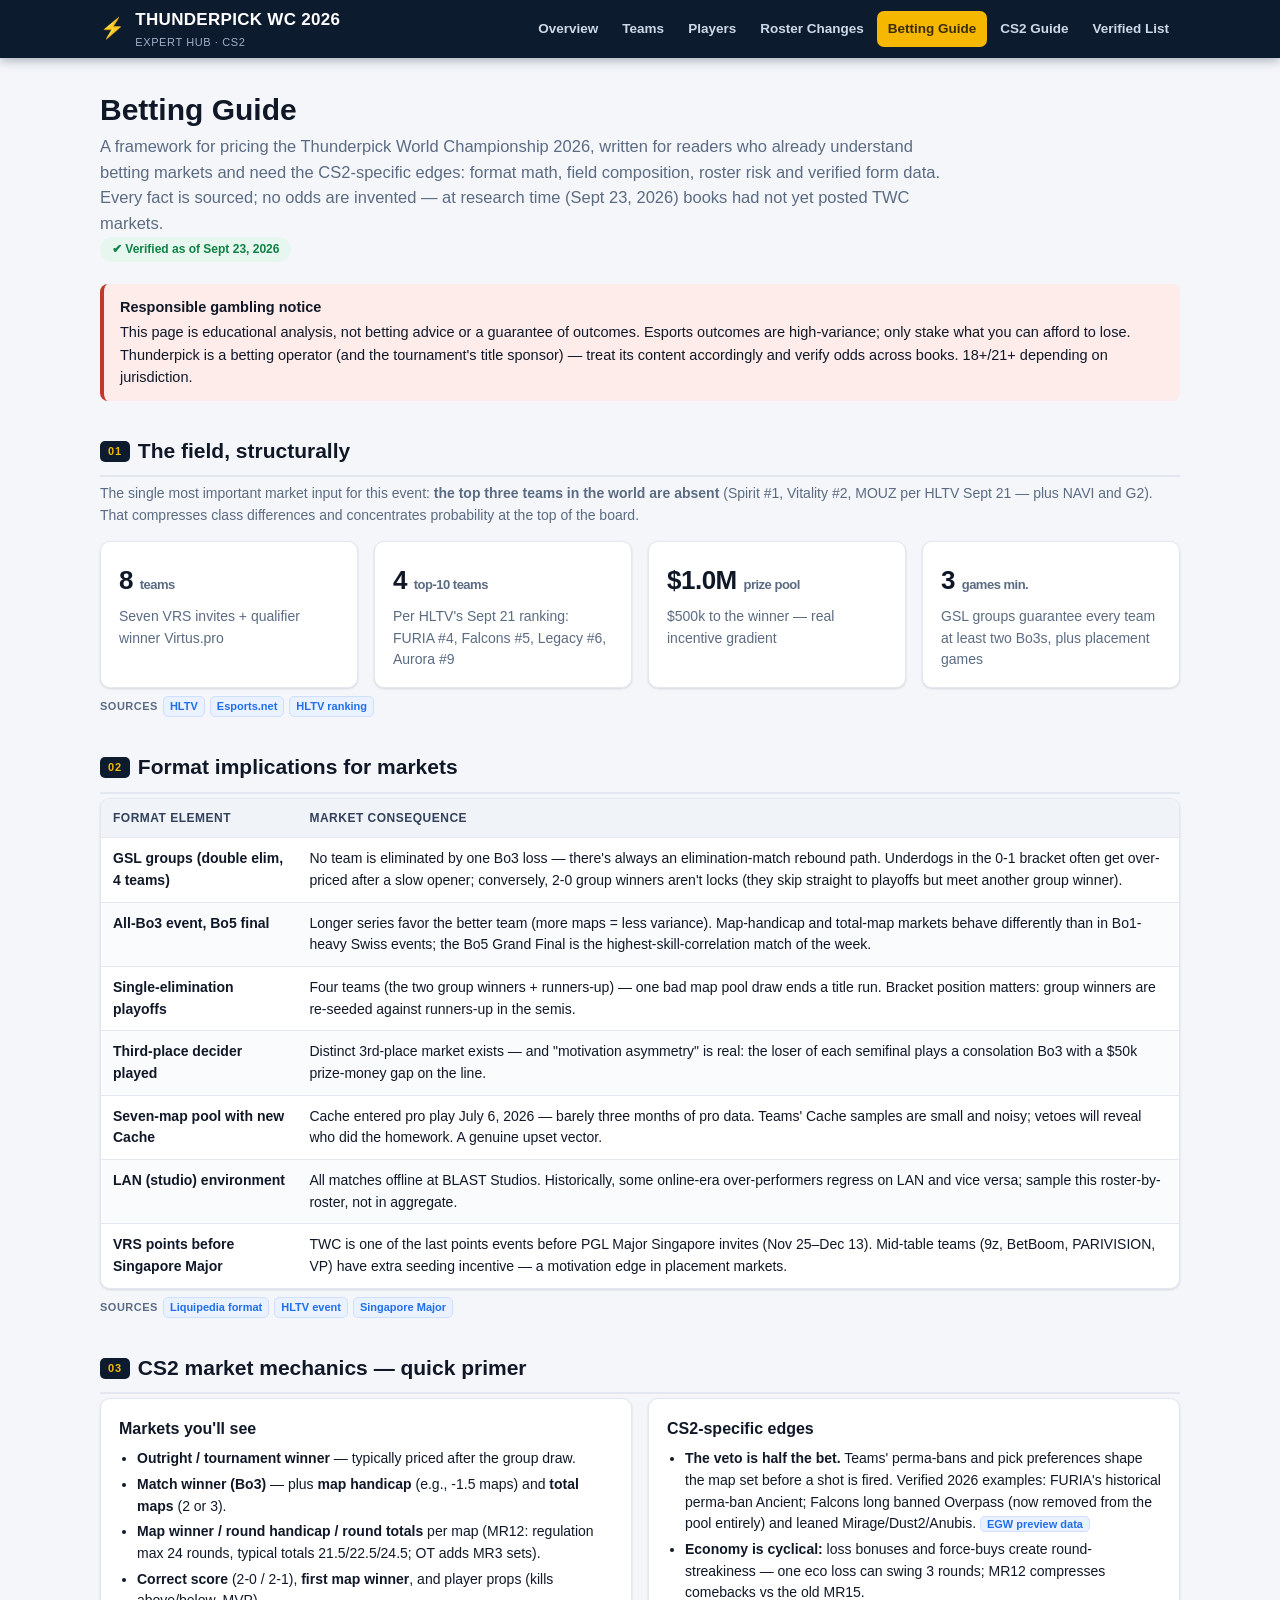
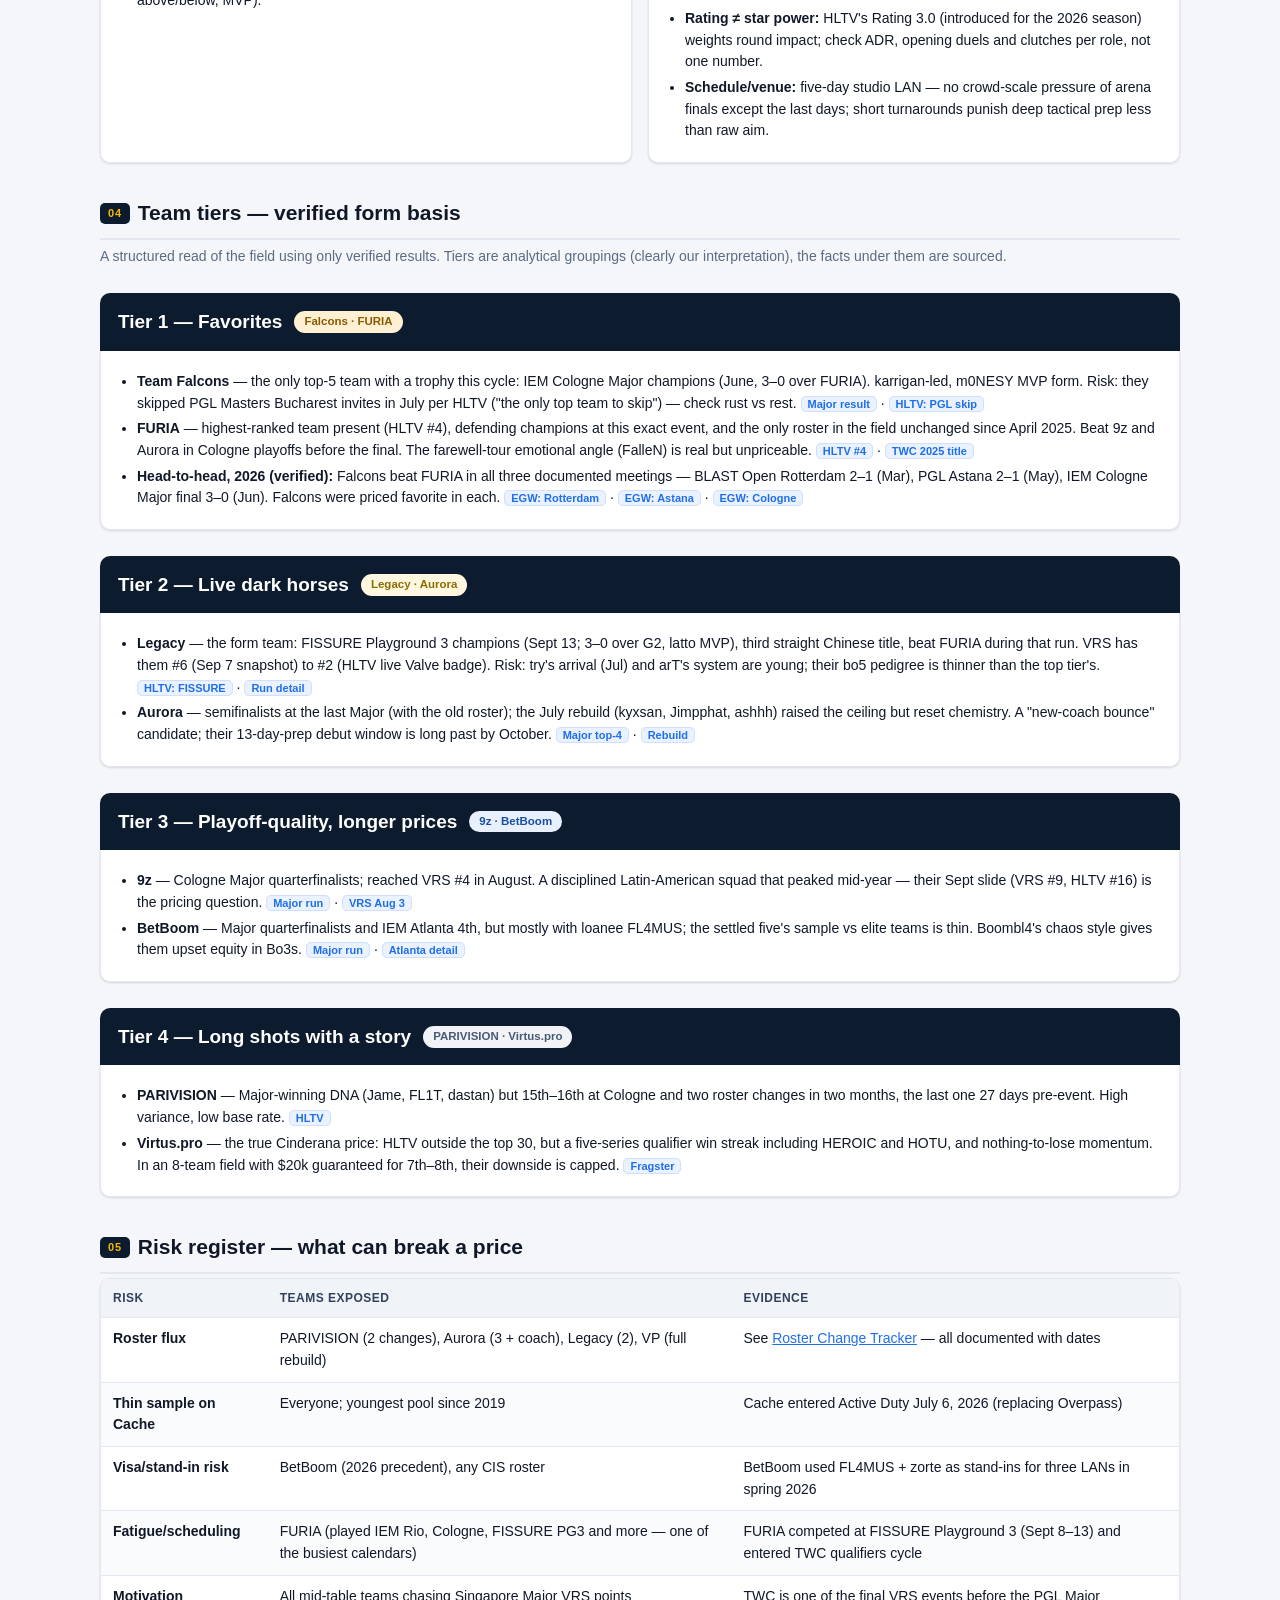
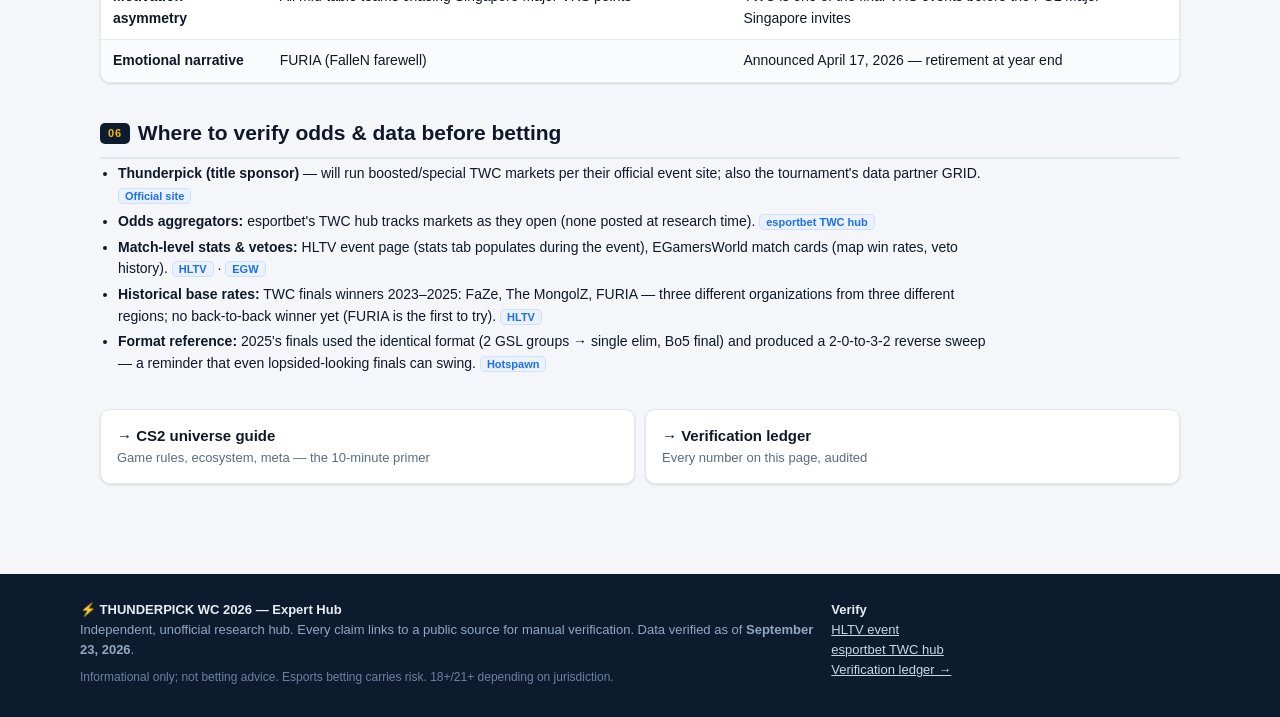
==== betting-guide.html @ afa91353 "Serve site from repo root (Pages is pinned to main / by repo settings) The gh integration token cann" ====
<!DOCTYPE html>
<html lang="en">
<head>
<meta charset="UTF-8">
<meta name="viewport" content="width=device-width, initial-scale=1.0">
<title>Betting Guide — Thunderpick World Championship 2026 · Expert Hub</title>
<meta name="description" content="Betting analysis framework for the Thunderpick World Championship 2026: format implications, market mechanics, favorites, dark horses and risk factors — all stats verified and sourced.">
<link rel="stylesheet" href="assets/style.css">
</head>
<body>

<header class="site-header">
  <nav class="nav-inner" aria-label="Main">
    <a class="brand" href="index.html"><span class="bolt">⚡</span><span>THUNDERPICK WC 2026<small>EXPERT HUB · CS2</small></span></a>
    <div class="nav-links">
      <a href="index.html">Overview</a>
      <a href="teams.html">Teams</a>
      <a href="players.html">Players</a>
      <a href="roster-changes.html">Roster Changes</a>
      <a href="betting-guide.html" class="active">Betting Guide</a>
      <a href="cs2-guide.html">CS2 Guide</a>
      <a href="master-list.html">Verified List</a>
    </div>
  </nav>
</header>

<main>

<div class="page-head">
  <h1>Betting Guide</h1>
  <p class="lede">A framework for pricing the Thunderpick World Championship 2026, written for readers who already understand betting markets and need the CS2-specific edges: format math, field composition, roster risk and verified form data. Every fact is sourced; no odds are invented — at research time (Sept 23, 2026) books had not yet posted TWC markets.</p>
  <span class="updated">✔ Verified as of Sept 23, 2026</span>
</div>

<div class="callout danger">
  <b>Responsible gambling notice</b>
  This page is educational analysis, not betting advice or a guarantee of outcomes. Esports outcomes are high-variance; only stake what you can afford to lose. Thunderpick is a betting operator (and the tournament's title sponsor) — treat its content accordingly and verify odds across books. 18+/21+ depending on jurisdiction.
</div>

<div class="section">
  <h2><span class="sec-tag">01</span>The field, structurally</h2>
  <p class="sub">The single most important market input for this event: <b>the top three teams in the world are absent</b> (Spirit #1, Vitality #2, MOUZ per HLTV Sept 21 — plus NAVI and G2). That compresses class differences and concentrates probability at the top of the board.</p>
  <div class="grid cols-4">
    <div class="card"><div class="kpi">8 <small>teams</small></div><p>Seven VRS invites + qualifier winner Virtus.pro</p></div>
    <div class="card"><div class="kpi">4 <small>top-10 teams</small></div><p>Per HLTV's Sept 21 ranking: FURIA #4, Falcons #5, Legacy #6, Aurora #9</p></div>
    <div class="card"><div class="kpi">$1.0M <small>prize pool</small></div><p>$500k to the winner — real incentive gradient</p></div>
    <div class="card"><div class="kpi">3 <small>games min.</small></div><p>GSL groups guarantee every team at least two Bo3s, plus placement games</p></div>
  </div>
  <div class="srcs"><span class="lbl">Sources</span><a class="src" href="https://www.hltv.org/news/45525/falcons-and-furia-headline-thunderpick-world-championship-team-list" target="_blank" rel="noopener">HLTV</a><a class="src" href="https://www.esports.net/news/gaming/thunderpick-world-championship-2026-malta-2" target="_blank" rel="noopener">Esports.net</a><a class="src" href="https://www.hltv.org/ranking/teams/2026/september/21" target="_blank" rel="noopener">HLTV ranking</a></div>
</div>

<div class="section">
  <h2><span class="sec-tag">02</span>Format implications for markets</h2>
  <div class="table-wrap">
    <table>
      <thead><tr><th>Format element</th><th>Market consequence</th></tr></thead>
      <tbody>
        <tr><td><b>GSL groups (double elim, 4 teams)</b></td><td>No team is eliminated by one Bo3 loss — there's always an elimination-match rebound path. Underdogs in the 0-1 bracket often get over-priced after a slow opener; conversely, 2-0 group winners aren't locks (they skip straight to playoffs but meet another group winner).</td></tr>
        <tr><td><b>All-Bo3 event, Bo5 final</b></td><td>Longer series favor the better team (more maps = less variance). Map-handicap and total-map markets behave differently than in Bo1-heavy Swiss events; the Bo5 Grand Final is the highest-skill-correlation match of the week.</td></tr>
        <tr><td><b>Single-elimination playoffs</b></td><td>Four teams (the two group winners + runners-up) — one bad map pool draw ends a title run. Bracket position matters: group winners are re-seeded against runners-up in the semis.</td></tr>
        <tr><td><b>Third-place decider played</b></td><td>Distinct 3rd-place market exists — and "motivation asymmetry" is real: the loser of each semifinal plays a consolation Bo3 with a $50k prize-money gap on the line.</td></tr>
        <tr><td><b>Seven-map pool with new Cache</b></td><td>Cache entered pro play July 6, 2026 — barely three months of pro data. Teams' Cache samples are small and noisy; vetoes will reveal who did the homework. A genuine upset vector.</td></tr>
        <tr><td><b>LAN (studio) environment</b></td><td>All matches offline at BLAST Studios. Historically, some online-era over-performers regress on LAN and vice versa; sample this roster-by-roster, not in aggregate.</td></tr>
        <tr><td><b>VRS points before Singapore Major</b></td><td>TWC is one of the last points events before PGL Major Singapore invites (Nov 25–Dec 13). Mid-table teams (9z, BetBoom, PARIVISION, VP) have extra seeding incentive — a motivation edge in placement markets.</td></tr>
      </tbody>
    </table>
  </div>
  <div class="srcs"><span class="lbl">Sources</span><a class="src" href="https://liquipedia.net/counterstrike/Thunderpick/World_Championship/2026" target="_blank" rel="noopener">Liquipedia format</a><a class="src" href="https://www.hltv.org/events/8932/thunderpick-world-championship-2026" target="_blank" rel="noopener">HLTV event</a><a class="src" href="https://liquipedia.net/counterstrike/PGL/2026/Singapore" target="_blank" rel="noopener">Singapore Major</a></div>
</div>

<div class="section">
  <h2><span class="sec-tag">03</span>CS2 market mechanics — quick primer</h2>
  <div class="grid cols-2">
    <div class="card">
      <h3>Markets you'll see</h3>
      <ul class="mini-list">
        <li><b>Outright / tournament winner</b> — typically priced after the group draw.</li>
        <li><b>Match winner (Bo3)</b> — plus <b>map handicap</b> (e.g., -1.5 maps) and <b>total maps</b> (2 or 3).</li>
        <li><b>Map winner / round handicap / round totals</b> per map (MR12: regulation max 24 rounds, typical totals 21.5/22.5/24.5; OT adds MR3 sets).</li>
        <li><b>Correct score</b> (2-0 / 2-1), <b>first map winner</b>, and player props (kills above/below, MVP).</li>
      </ul>
    </div>
    <div class="card">
      <h3>CS2-specific edges</h3>
      <ul class="mini-list">
        <li><b>The veto is half the bet.</b> Teams' perma-bans and pick preferences shape the map set before a shot is fired. Verified 2026 examples: FURIA's historical perma-ban Ancient; Falcons long banned Overpass (now removed from the pool entirely) and leaned Mirage/Dust2/Anubis. <a class="src" href="https://egamersworld.com/counterstrike/tip/4ybxyShUsxe/furia-vs-falcons-8WbKCAshJi" target="_blank" rel="noopener">EGW preview data</a></li>
        <li><b>Economy is cyclical:</b> loss bonuses and force-buys create round-streakiness — one eco loss can swing 3 rounds; MR12 compresses comebacks vs the old MR15.</li>
        <li><b>Rating ≠ star power:</b> HLTV's Rating 3.0 (introduced for the 2026 season) weights round impact; check ADR, opening duels and clutches per role, not one number.</li>
        <li><b>Schedule/venue:</b> five-day studio LAN — no crowd-scale pressure of arena finals except the last days; short turnarounds punish deep tactical prep less than raw aim.</li>
      </ul>
    </div>
  </div>
</div>

<div class="section">
  <h2><span class="sec-tag">04</span>Team tiers — verified form basis</h2>
  <p class="sub">A structured read of the field using only verified results. Tiers are analytical groupings (clearly our interpretation), the facts under them are sourced.</p>

  <div class="team-block">
    <div class="team-head"><h3>Tier 1 — Favorites</h3><span class="badge fav">Falcons · FURIA</span></div>
    <div class="team-body">
      <ul class="mini-list">
        <li><b>Team Falcons</b> — the only top-5 team with a trophy this cycle: IEM Cologne Major champions (June, 3–0 over FURIA). karrigan-led, m0NESY MVP form. Risk: they skipped PGL Masters Bucharest invites in July per HLTV ("the only top team to skip") — check rust vs rest. <a class="src" href="https://en.wikipedia.org/wiki/IEM_Cologne_Major_2026" target="_blank" rel="noopener">Major result</a> · <a class="src" href="https://www.hltv.org/news/45146/falcons-the-only-top-team-to-skip-pgl-masters-bucharest-as-invites-are-announced" target="_blank" rel="noopener">HLTV: PGL skip</a></li>
        <li><b>FURIA</b> — highest-ranked team present (HLTV #4), defending champions at this exact event, and the only roster in the field unchanged since April 2025. Beat 9z and Aurora in Cologne playoffs before the final. The farewell-tour emotional angle (FalleN) is real but unpriceable. <a class="src" href="https://www.hltv.org/ranking/teams/2026/september/21" target="_blank" rel="noopener">HLTV #4</a> · <a class="src" href="https://www.hotspawn.com/counter-strike/news/furia-reverse-sweep-navi-to-win-thunderpick-world-championship-2025" target="_blank" rel="noopener">TWC 2025 title</a></li>
        <li><b>Head-to-head, 2026 (verified):</b> Falcons beat FURIA in all three documented meetings — BLAST Open Rotterdam 2–1 (Mar), PGL Astana 2–1 (May), IEM Cologne Major final 3–0 (Jun). Falcons were priced favorite in each. <a class="src" href="https://egamersworld.com/counterstrike/tip/NkxAWuNpV_e/falcons-vs-furia-IDk7GCRQyp" target="_blank" rel="noopener">EGW: Rotterdam</a> · <a class="src" href="https://egamersworld.com/counterstrike/tip/4ybxyShUsxe/furia-vs-falcons-8WbKCAshJi" target="_blank" rel="noopener">EGW: Astana</a> · <a class="src" href="https://egamersworld.com/counterstrike/tip/lAWsb6qBVX/furia-vs-falcons-b4nHfRYmT" target="_blank" rel="noopener">EGW: Cologne</a></li>
      </ul>
    </div>
  </div>

  <div class="team-block">
    <div class="team-head"><h3>Tier 2 — Live dark horses</h3><span class="badge warn">Legacy · Aurora</span></div>
    <div class="team-body">
      <ul class="mini-list">
        <li><b>Legacy</b> — the form team: FISSURE Playground 3 champions (Sept 13; 3–0 over G2, latto MVP), third straight Chinese title, beat FURIA during that run. VRS has them #6 (Sep 7 snapshot) to #2 (HLTV live Valve badge). Risk: try's arrival (Jul) and arT's system are young; their bo5 pedigree is thinner than the top tier's. <a class="src" href="https://www.hltv.org/news/45509/legacy-sweep-g2-to-lift-fissure-playground-3-trophy" target="_blank" rel="noopener">HLTV: FISSURE</a> · <a class="src" href="https://cryptobriefing.com/legacy-defeats-g2-fissure-playground-3/" target="_blank" rel="noopener">Run detail</a></li>
        <li><b>Aurora</b> — semifinalists at the last Major (with the old roster); the July rebuild (kyxsan, Jimpphat, ashhh) raised the ceiling but reset chemistry. A "new-coach bounce" candidate; their 13-day-prep debut window is long past by October. <a class="src" href="https://en.wikipedia.org/wiki/IEM_Cologne_Major_2026" target="_blank" rel="noopener">Major top-4</a> · <a class="src" href="https://www.strafe.com/news/read/aurora-locks-in-new-cs2-roster-with-kyxsan-and-jimpphat/" target="_blank" rel="noopener">Rebuild</a></li>
      </ul>
    </div>
  </div>

  <div class="team-block">
    <div class="team-head"><h3>Tier 3 — Playoff-quality, longer prices</h3><span class="badge tier-a">9z · BetBoom</span></div>
    <div class="team-body">
      <ul class="mini-list">
        <li><b>9z</b> — Cologne Major quarterfinalists; reached VRS #4 in August. A disciplined Latin-American squad that peaked mid-year — their Sept slide (VRS #9, HLTV #16) is the pricing question. <a class="src" href="https://eslfaceitgroup.com/press/intel-extreme-masters-cologne-2026-major-breaks-records-as-the-most-watched-counter-strike-tournament-of-all-time/" target="_blank" rel="noopener">Major run</a> · <a class="src" href="https://github.com/ValveSoftware/counter-strike_regional_standings/blob/main/invitation/2026/standings_global_2026_08_03.md" target="_blank" rel="noopener">VRS Aug 3</a></li>
        <li><b>BetBoom</b> — Major quarterfinalists and IEM Atlanta 4th, but mostly with loanee FL4MUS; the settled five's sample vs elite teams is thin. Boombl4's chaos style gives them upset equity in Bo3s. <a class="src" href="https://en.wikipedia.org/wiki/IEM_Cologne_Major_2026" target="_blank" rel="noopener">Major run</a> · <a class="src" href="https://www.hltv.org/news/44459/fl4mus-to-play-with-betboom-at-iem-atlanta" target="_blank" rel="noopener">Atlanta detail</a></li>
      </ul>
    </div>
  </div>

  <div class="team-block">
    <div class="team-head"><h3>Tier 4 — Long shots with a story</h3><span class="badge tier-b">PARIVISION · Virtus.pro</span></div>
    <div class="team-body">
      <ul class="mini-list">
        <li><b>PARIVISION</b> — Major-winning DNA (Jame, FL1T, dastan) but 15th–16th at Cologne and two roster changes in two months, the last one 27 days pre-event. High variance, low base rate. <a class="src" href="https://www.hltv.org/news/45534/parivision-replace-slaxejezzz-with-hobbit" target="_blank" rel="noopener">HLTV</a></li>
        <li><b>Virtus.pro</b> — the true Cinderana price: HLTV outside the top 30, but a five-series qualifier win streak including HEROIC and HOTU, and nothing-to-lose momentum. In an 8-team field with $20k guaranteed for 7th–8th, their downside is capped. <a class="src" href="https://www.fragster.com/virtus-pro-thunderpick-world-championship-2026/" target="_blank" rel="noopener">Fragster</a></li>
      </ul>
    </div>
  </div>
</div>

<div class="section">
  <h2><span class="sec-tag">05</span>Risk register — what can break a price</h2>
  <div class="table-wrap">
    <table>
      <thead><tr><th>Risk</th><th>Teams exposed</th><th>Evidence</th></tr></thead>
      <tbody>
        <tr><td><b>Roster flux</b></td><td>PARIVISION (2 changes), Aurora (3 + coach), Legacy (2), VP (full rebuild)</td><td>See <a href="roster-changes.html">Roster Change Tracker</a> — all documented with dates</td></tr>
        <tr><td><b>Thin sample on Cache</b></td><td>Everyone; youngest pool since 2019</td><td>Cache entered Active Duty July 6, 2026 (replacing Overpass)</td></tr>
        <tr><td><b>Visa/stand-in risk</b></td><td>BetBoom (2026 precedent), any CIS roster</td><td>BetBoom used FL4MUS + zorte as stand-ins for three LANs in spring 2026</td></tr>
        <tr><td><b>Fatigue/scheduling</b></td><td>FURIA (played IEM Rio, Cologne, FISSURE PG3 and more — one of the busiest calendars)</td><td>FURIA competed at FISSURE Playground 3 (Sept 8–13) and entered TWC qualifiers cycle</td></tr>
        <tr><td><b>Motivation asymmetry</b></td><td>All mid-table teams chasing Singapore Major VRS points</td><td>TWC is one of the final VRS events before the PGL Major Singapore invites</td></tr>
        <tr><td><b>Emotional narrative</b></td><td>FURIA (FalleN farewell)</td><td>Announced April 17, 2026 — retirement at year end</td></tr>
      </tbody>
    </table>
  </div>
</div>

<div class="section">
  <h2><span class="sec-tag">06</span>Where to verify odds &amp; data before betting</h2>
  <ul class="mini-list" style="max-width:900px;">
    <li><b>Thunderpick (title sponsor)</b> — will run boosted/special TWC markets per their official event site; also the tournament's data partner GRID. <a class="src" href="https://world-championship.thunderpick.io/" target="_blank" rel="noopener">Official site</a></li>
    <li><b>Odds aggregators:</b> esportbet's TWC hub tracks markets as they open (none posted at research time). <a class="src" href="https://esportbet.com/counter-strike/thunderpick/" target="_blank" rel="noopener">esportbet TWC hub</a></li>
    <li><b>Match-level stats &amp; vetoes:</b> HLTV event page (stats tab populates during the event), EGamersWorld match cards (map win rates, veto history). <a class="src" href="https://www.hltv.org/events/8932/thunderpick-world-championship-2026" target="_blank" rel="noopener">HLTV</a> · <a class="src" href="https://egamersworld.com/counterstrike/event/thunderpick-world-championship-2026-Ey7GI3SN7x" target="_blank" rel="noopener">EGW</a></li>
    <li><b>Historical base rates:</b> TWC finals winners 2023–2025: FaZe, The MongolZ, FURIA — three different organizations from three different regions; no back-to-back winner yet (FURIA is the first to try). <a class="src" href="https://www.hltv.org/news/43425/thunderpick-world-championship-2026-additional-information-revealed" target="_blank" rel="noopener">HLTV</a></li>
    <li><b>Format reference:</b> 2025's finals used the identical format (2 GSL groups → single elim, Bo5 final) and produced a 2-0-to-3-2 reverse sweep — a reminder that even lopsided-looking finals can swing. <a class="src" href="https://www.hotspawn.com/counter-strike/news/furia-reverse-sweep-navi-to-win-thunderpick-world-championship-2025" target="_blank" rel="noopener">Hotspawn</a></li>
  </ul>
</div>

<div class="pager">
  <a href="cs2-guide.html"><b>→ CS2 universe guide</b><span>Game rules, ecosystem, meta — the 10-minute primer</span></a>
  <a href="master-list.html"><b>→ Verification ledger</b><span>Every number on this page, audited</span></a>
</div>

</main>

<footer class="site-footer">
  <div class="footer-inner">
    <div>
      <b style="color:#e6edf5;">⚡ THUNDERPICK WC 2026 — Expert Hub</b><br>
      Independent, unofficial research hub. Every claim links to a public source for manual verification. Data verified as of <b>September 23, 2026</b>.
      <div class="fine" style="margin-top:8px;">Informational only; not betting advice. Esports betting carries risk. 18+/21+ depending on jurisdiction.</div>
    </div>
    <div>
      <b style="color:#e6edf5;">Verify</b><br>
      <a href="https://www.hltv.org/events/8932/thunderpick-world-championship-2026" target="_blank" rel="noopener">HLTV event</a><br>
      <a href="https://esportbet.com/counter-strike/thunderpick/" target="_blank" rel="noopener">esportbet TWC hub</a><br>
      <a href="master-list.html">Verification ledger →</a>
    </div>
  </div>
</footer>

</body>
</html>
---- assets/style.css ----
/* THUNDERPICK World Championship 2026 — Expert Hub
   Clean, dependency-free design system. Light theme, navy + electric accents. */

:root {
  --bg: #f4f6fa;
  --card: #ffffff;
  --ink: #101828;
  --muted: #5b6b82;
  --line: #e3e8f0;
  --navy: #0d1b2e;
  --navy-2: #16273f;
  --accent: #f5b700;
  --accent-ink: #3a2d00;
  --blue: #1f6feb;
  --blue-soft: #eaf1ff;
  --green: #0e8345;
  --green-soft: #e7f6ee;
  --red: #c0392b;
  --red-soft: #fdecea;
  --amber-soft: #fff7e0;
  --radius: 10px;
  --shadow: 0 1px 2px rgba(16, 24, 40, .06), 0 1px 3px rgba(16, 24, 40, .08);
  --maxw: 1120px;
}

* { box-sizing: border-box; }
html { scroll-behavior: smooth; }
body {
  margin: 0;
  font-family: -apple-system, BlinkMacSystemFont, "Segoe UI", Roboto, Helvetica, Arial, sans-serif;
  background: var(--bg);
  color: var(--ink);
  line-height: 1.55;
  font-size: 16px;
}

/* ---------- Header / Nav ---------- */
.site-header {
  background: var(--navy);
  color: #fff;
  position: sticky;
  top: 0;
  z-index: 50;
  box-shadow: 0 2px 10px rgba(13, 27, 46, .35);
}
.nav-inner {
  max-width: var(--maxw);
  margin: 0 auto;
  padding: 0 20px;
  display: flex;
  align-items: center;
  gap: 18px;
  min-height: 58px;
  flex-wrap: wrap;
}
.brand {
  display: flex;
  align-items: center;
  gap: 10px;
  font-weight: 800;
  font-size: 17px;
  letter-spacing: .3px;
  color: #fff;
  text-decoration: none;
  white-space: nowrap;
}
.brand .bolt { color: var(--accent); font-size: 20px; }
.brand small { display: block; font-weight: 500; font-size: 11px; color: #9fb1c9; letter-spacing: .6px; }
.nav-links { display: flex; gap: 2px; flex-wrap: wrap; margin-left: auto; }
.nav-links a {
  color: #cdd9e8;
  text-decoration: none;
  font-size: 13.5px;
  font-weight: 600;
  padding: 8px 11px;
  border-radius: 7px;
}
.nav-links a:hover { background: var(--navy-2); color: #fff; }
.nav-links a.active { background: var(--accent); color: var(--accent-ink); }

/* ---------- Layout ---------- */
main { max-width: var(--maxw); margin: 0 auto; padding: 28px 20px 60px; }
.page-head { margin: 6px 0 22px; }
.page-head h1 { margin: 0 0 6px; font-size: 30px; line-height: 1.2; }
.page-head .lede { color: var(--muted); font-size: 16.5px; max-width: 860px; margin: 0; }
.section { margin: 34px 0; }
.section > h2 {
  font-size: 21px;
  margin: 0 0 4px;
  padding-bottom: 8px;
  border-bottom: 2px solid var(--line);
}
.section > h2 .sec-tag {
  display: inline-block; background: var(--navy); color: var(--accent);
  font-size: 11px; font-weight: 800; border-radius: 5px; padding: 2px 8px;
  vertical-align: 3px; margin-right: 8px; letter-spacing: .8px;
}
.section .sub { color: var(--muted); font-size: 14px; margin: 6px 0 14px; }
h3 { font-size: 17px; margin: 22px 0 8px; }

/* ---------- Cards / grids ---------- */
.grid { display: grid; gap: 16px; }
.grid.cols-2 { grid-template-columns: repeat(2, 1fr); }
.grid.cols-3 { grid-template-columns: repeat(3, 1fr); }
.grid.cols-4 { grid-template-columns: repeat(4, 1fr); }
@media (max-width: 900px) { .grid.cols-3, .grid.cols-4 { grid-template-columns: repeat(2, 1fr); } }
@media (max-width: 620px) { .grid.cols-2, .grid.cols-3, .grid.cols-4 { grid-template-columns: 1fr; } }

.card {
  background: var(--card);
  border: 1px solid var(--line);
  border-radius: var(--radius);
  box-shadow: var(--shadow);
  padding: 18px 18px 16px;
}
.card h3 { margin: 0 0 6px; font-size: 16px; }
.card .kpi { font-size: 26px; font-weight: 800; letter-spacing: -.5px; }
.card .kpi small { font-size: 13px; color: var(--muted); font-weight: 600; }
.card p { margin: 6px 0 0; font-size: 14px; color: var(--muted); }

/* ---------- Hero ---------- */
.hero {
  background: linear-gradient(135deg, #0d1b2e 0%, #16273f 60%, #1d3a5f 100%);
  color: #fff;
  border-radius: 14px;
  padding: 34px 30px;
  margin: 6px 0 10px;
  position: relative;
  overflow: hidden;
}
.hero::after {
  content: ""; position: absolute; right: -60px; top: -80px; width: 340px; height: 340px;
  background: radial-gradient(circle, rgba(245, 187, 0, .22), transparent 65%);
}
.hero h1 { margin: 0 0 8px; font-size: 34px; line-height: 1.15; letter-spacing: -.4px; }
.hero h1 .bolt { color: var(--accent); }
.hero p { margin: 0 0 18px; color: #c9d6e8; max-width: 760px; font-size: 16px; }
.hero-facts { display: flex; flex-wrap: wrap; gap: 10px; position: relative; }
.hero-facts .fact {
  background: rgba(255, 255, 255, .08);
  border: 1px solid rgba(255, 255, 255, .14);
  border-radius: 8px;
  padding: 8px 14px;
  font-size: 13.5px;
}
.hero-facts .fact b { color: var(--accent); display: block; font-size: 11px; text-transform: uppercase; letter-spacing: .8px; }

/* ---------- Tables ---------- */
.table-wrap { overflow-x: auto; background: var(--card); border: 1px solid var(--line); border-radius: var(--radius); box-shadow: var(--shadow); }
table { border-collapse: collapse; width: 100%; font-size: 14px; }
thead th {
  text-align: left;
  background: #f0f4f9;
  color: #33415c;
  font-size: 12px;
  text-transform: uppercase;
  letter-spacing: .5px;
  padding: 10px 12px;
  border-bottom: 1px solid var(--line);
  white-space: nowrap;
}
tbody td { padding: 10px 12px; border-bottom: 1px solid var(--line); vertical-align: top; }
tbody tr:last-child td { border-bottom: none; }
tbody tr:nth-child(even) { background: #fafbfd; }
td.num, th.num { text-align: right; }
.table-note { font-size: 12.5px; color: var(--muted); margin: 8px 2px 0; }

/* ---------- Badges & chips ---------- */
.badge {
  display: inline-block; border-radius: 20px; font-size: 11.5px; font-weight: 700;
  padding: 2px 10px; margin: 1px 2px 1px 0; white-space: nowrap;
}
.badge.rank { background: var(--navy); color: var(--accent); }
.badge.invite { background: var(--blue-soft); color: var(--blue); }
.badge.qualifier { background: var(--green-soft); color: var(--green); }
.badge.warn { background: var(--amber-soft); color: #8a6d00; }
.badge.flag { background: var(--red-soft); color: var(--red); }
.badge.ok { background: var(--green-soft); color: var(--green); }
.badge.tier-a { background: #e8f0fe; color: #1a4fa0; }
.badge.tier-b { background: #f1f3f7; color: #4a5a74; }
.badge.fav { background: #fff0d4; color: #8a5a00; }

.src {
  font-size: 11px; font-weight: 700; color: var(--blue);
  text-decoration: none; border: 1px solid #cfe0ff; background: var(--blue-soft);
  border-radius: 5px; padding: 1px 6px; white-space: nowrap;
}
.src:hover { background: #dbe8ff; }
.srcs { margin-top: 8px; display: flex; flex-wrap: wrap; gap: 5px; align-items: center; }
.srcs .lbl { font-size: 11px; color: var(--muted); font-weight: 700; text-transform: uppercase; letter-spacing: .5px; }

.flag-emoji { font-size: 15px; margin-right: 4px; }

/* ---------- Team blocks ---------- */
.team-block { margin: 26px 0; }
.team-head {
  display: flex; align-items: center; gap: 12px; flex-wrap: wrap;
  background: var(--navy); color: #fff; border-radius: var(--radius) var(--radius) 0 0;
  padding: 14px 18px;
}
.team-head h3 { margin: 0; font-size: 19px; color: #fff; }
.team-head .route { font-size: 12.5px; color: #b9c8dc; }
.team-body {
  background: var(--card); border: 1px solid var(--line); border-top: none;
  border-radius: 0 0 var(--radius) var(--radius); padding: 16px 18px; box-shadow: var(--shadow);
}
.team-cols { display: grid; grid-template-columns: 1.5fr 1fr; gap: 18px; }
@media (max-width: 820px) { .team-cols { grid-template-columns: 1fr; } }
.mini-list { margin: 0; padding-left: 18px; font-size: 14px; }
.mini-list li { margin: 4px 0; }

/* ---------- Callouts ---------- */
.callout {
  border-left: 4px solid var(--blue); background: var(--blue-soft);
  border-radius: 8px; padding: 12px 16px; margin: 14px 0; font-size: 14.5px;
}
.callout.warn { border-color: var(--accent); background: var(--amber-soft); }
.callout.danger { border-color: var(--red); background: var(--red-soft); }
.callout b { display: block; margin-bottom: 3px; }

/* ---------- Timeline ---------- */
.timeline { position: relative; margin: 10px 0 0; padding-left: 22px; }
.timeline::before { content: ""; position: absolute; left: 6px; top: 6px; bottom: 6px; width: 2px; background: var(--line); }
.tl-item { position: relative; padding: 0 0 18px 14px; }
.tl-item::before {
  content: ""; position: absolute; left: -22px; top: 5px; width: 12px; height: 12px;
  border-radius: 50%; background: var(--accent); border: 2px solid var(--navy);
}
.tl-date { font-weight: 800; font-size: 12.5px; color: var(--navy); text-transform: uppercase; letter-spacing: .4px; }
.tl-team { display: inline-block; font-weight: 700; font-size: 13px; }
.tl-item p { margin: 3px 0 0; font-size: 14px; }

/* ---------- Footer ---------- */
.site-footer {
  background: var(--navy); color: #93a7c1; font-size: 13px;
  padding: 26px 20px 30px; margin-top: 30px;
}
.footer-inner { max-width: var(--maxw); margin: 0 auto; display: grid; gap: 14px; grid-template-columns: 2fr 1fr; }
@media (max-width: 700px) { .footer-inner { grid-template-columns: 1fr; } }
.site-footer a { color: #c9d6e8; }
.site-footer .fine { font-size: 12px; color: #6d829d; }

/* ---------- Misc ---------- */
.updated {
  display: inline-flex; align-items: center; gap: 6px;
  background: var(--green-soft); color: var(--green);
  font-size: 12px; font-weight: 700; border-radius: 20px; padding: 3px 12px;
}
a { color: var(--blue); }
.pager { display: flex; gap: 10px; flex-wrap: wrap; margin-top: 26px; }
.pager a {
  flex: 1 1 240px; background: var(--card); border: 1px solid var(--line); border-radius: var(--radius);
  padding: 14px 16px; text-decoration: none; color: var(--ink); box-shadow: var(--shadow); font-size: 14px;
}
.pager a:hover { border-color: var(--blue); }
.pager b { display: block; font-size: 15px; }
.pager span { color: var(--muted); font-size: 13px; }
.src-list { font-size: 13px; }
.src-list li { margin: 5px 0; word-break: break-all; }
.kbd { background: #eef2f7; border: 1px solid var(--line); border-radius: 5px; padding: 0 6px; font-size: 12.5px; font-family: ui-monospace, monospace; }
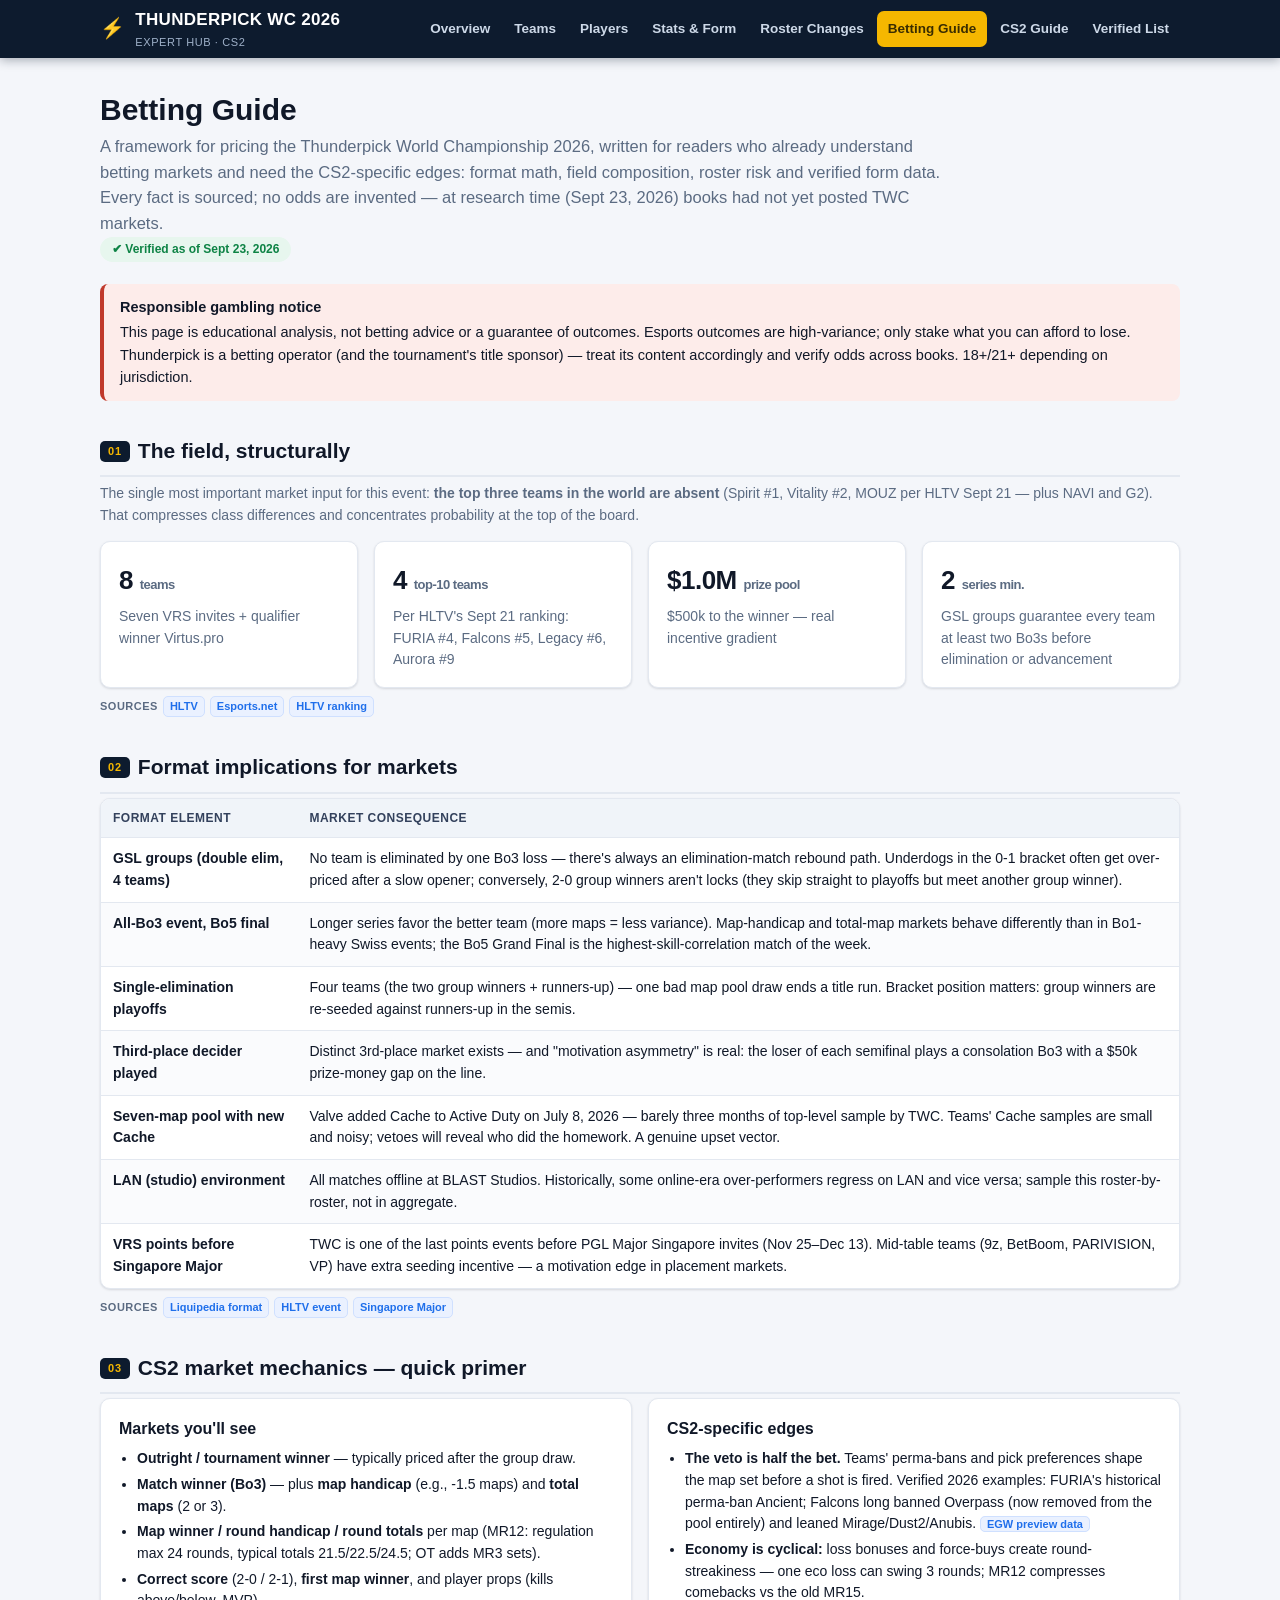
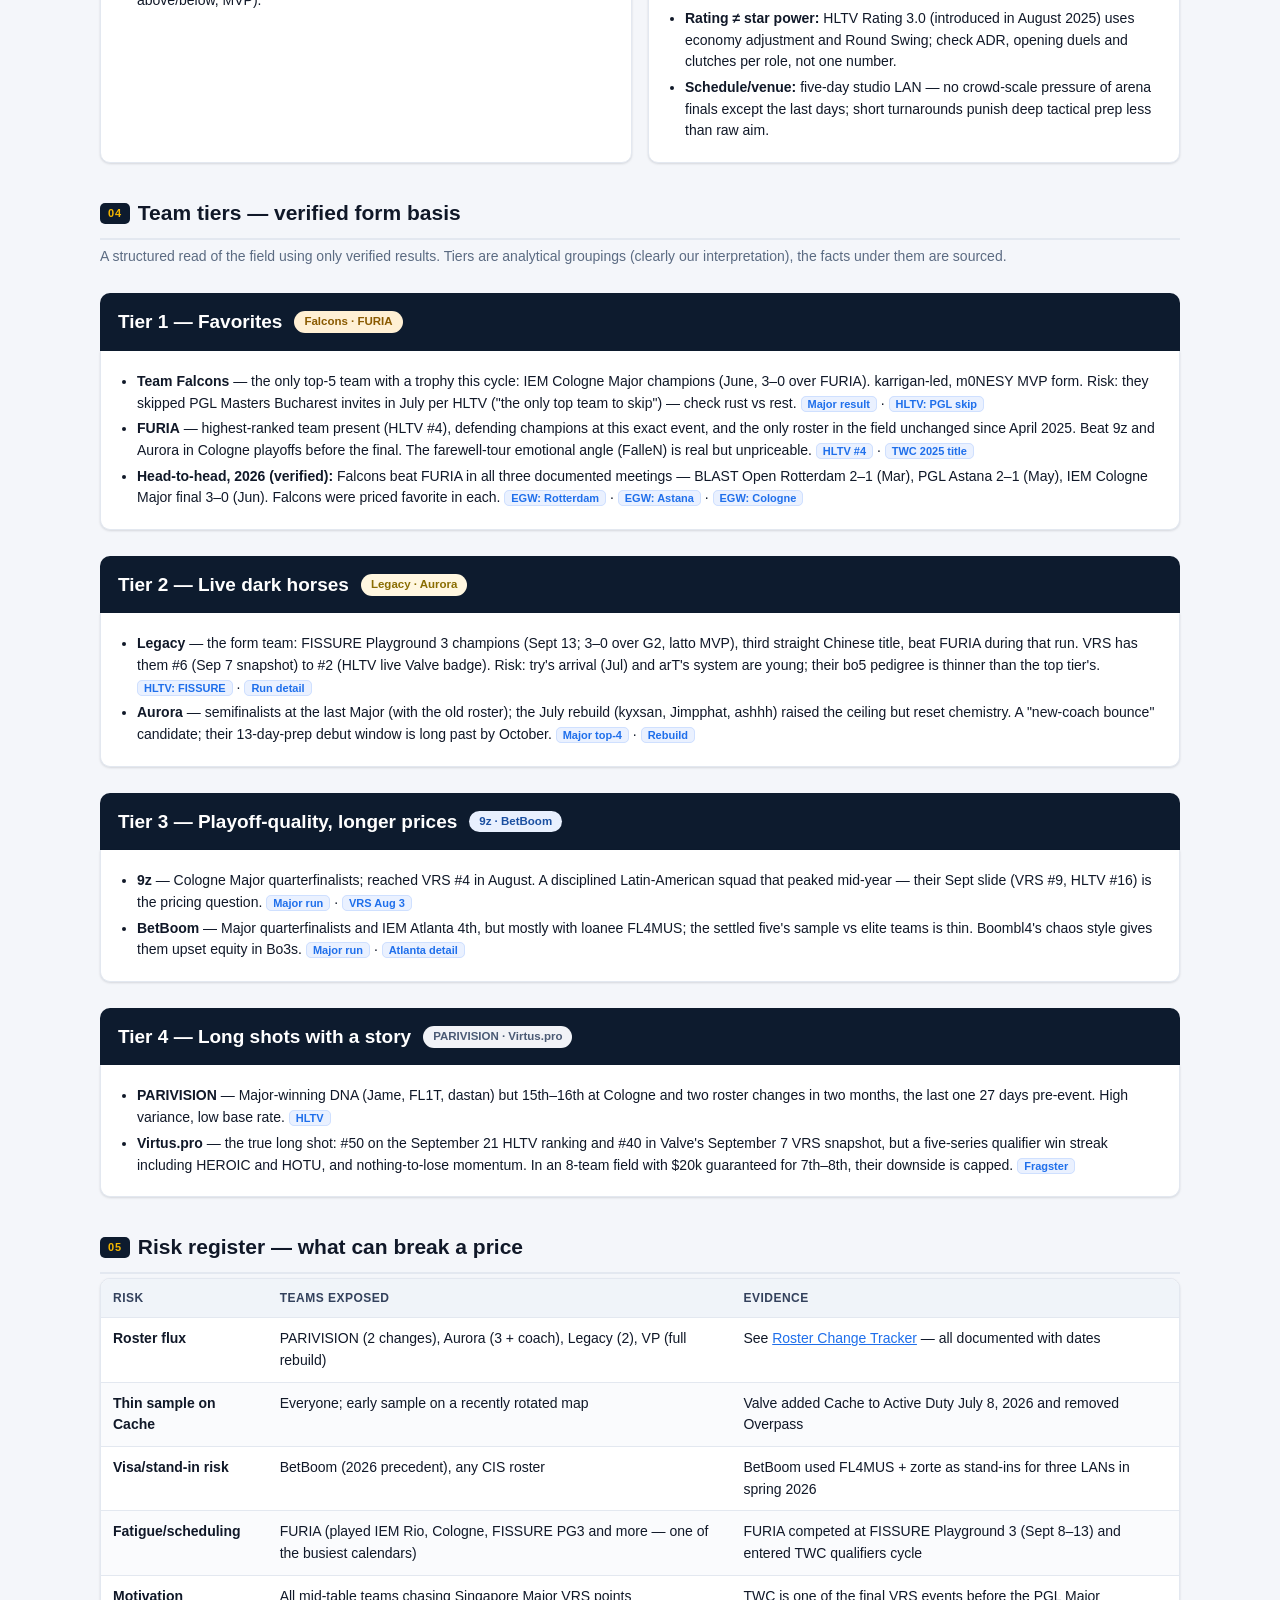
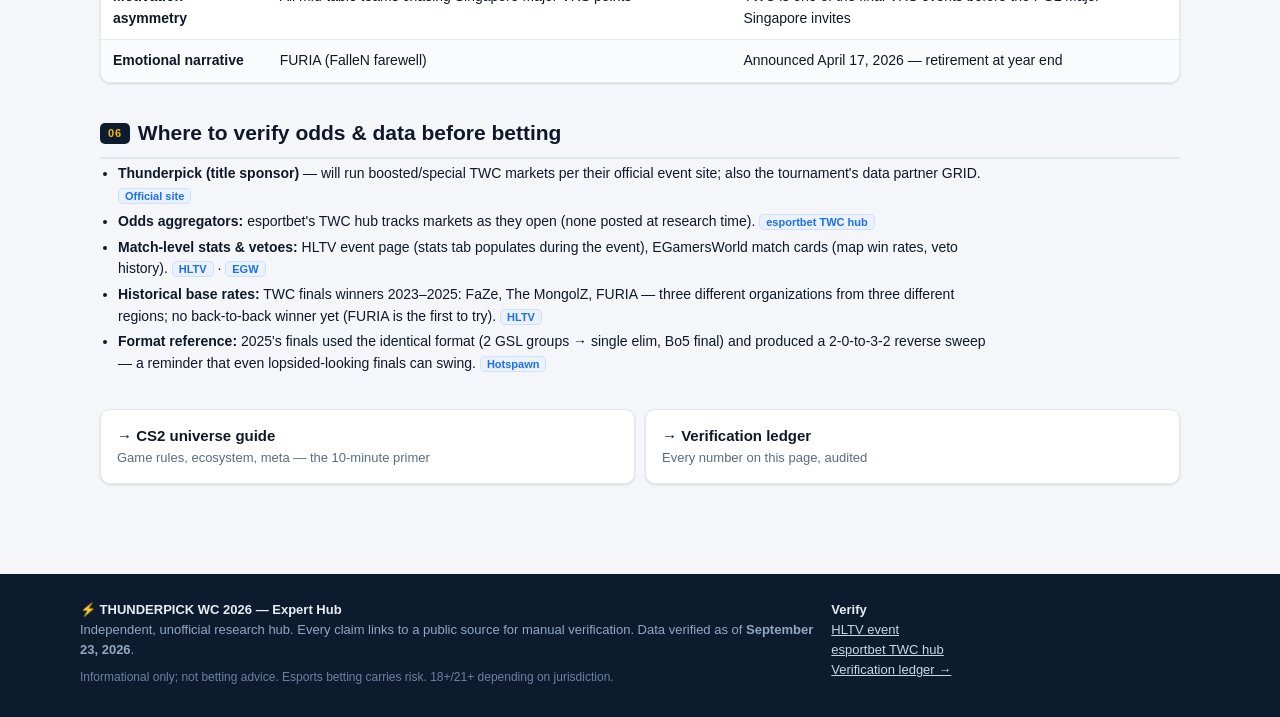
==== commit a4d7423c: "Add verified stats dashboard and research ledger Co-authored-by: arena-agent <297053741+arena-agent@" ====
--- a/betting-guide.html
+++ b/betting-guide.html
@@ -8,6 +8,7 @@
 <link rel="stylesheet" href="assets/style.css">
 </head>
 <body>
+<a class="skip-link" href="#main-content">Skip to content</a>
 
 <header class="site-header">
   <nav class="nav-inner" aria-label="Main">
@@ -16,6 +17,7 @@
       <a href="index.html">Overview</a>
       <a href="teams.html">Teams</a>
       <a href="players.html">Players</a>
+      <a href="stats.html">Stats &amp; Form</a>
       <a href="roster-changes.html">Roster Changes</a>
       <a href="betting-guide.html" class="active">Betting Guide</a>
       <a href="cs2-guide.html">CS2 Guide</a>
@@ -24,7 +26,7 @@
   </nav>
 </header>
 
-<main>
+<main id="main-content">
 
 <div class="page-head">
   <h1>Betting Guide</h1>
@@ -44,7 +46,7 @@
     <div class="card"><div class="kpi">8 <small>teams</small></div><p>Seven VRS invites + qualifier winner Virtus.pro</p></div>
     <div class="card"><div class="kpi">4 <small>top-10 teams</small></div><p>Per HLTV's Sept 21 ranking: FURIA #4, Falcons #5, Legacy #6, Aurora #9</p></div>
     <div class="card"><div class="kpi">$1.0M <small>prize pool</small></div><p>$500k to the winner — real incentive gradient</p></div>
-    <div class="card"><div class="kpi">3 <small>games min.</small></div><p>GSL groups guarantee every team at least two Bo3s, plus placement games</p></div>
+    <div class="card"><div class="kpi">2 <small>series min.</small></div><p>GSL groups guarantee every team at least two Bo3s before elimination or advancement</p></div>
   </div>
   <div class="srcs"><span class="lbl">Sources</span><a class="src" href="https://www.hltv.org/news/45525/falcons-and-furia-headline-thunderpick-world-championship-team-list" target="_blank" rel="noopener">HLTV</a><a class="src" href="https://www.esports.net/news/gaming/thunderpick-world-championship-2026-malta-2" target="_blank" rel="noopener">Esports.net</a><a class="src" href="https://www.hltv.org/ranking/teams/2026/september/21" target="_blank" rel="noopener">HLTV ranking</a></div>
 </div>
@@ -59,7 +61,7 @@
         <tr><td><b>All-Bo3 event, Bo5 final</b></td><td>Longer series favor the better team (more maps = less variance). Map-handicap and total-map markets behave differently than in Bo1-heavy Swiss events; the Bo5 Grand Final is the highest-skill-correlation match of the week.</td></tr>
         <tr><td><b>Single-elimination playoffs</b></td><td>Four teams (the two group winners + runners-up) — one bad map pool draw ends a title run. Bracket position matters: group winners are re-seeded against runners-up in the semis.</td></tr>
         <tr><td><b>Third-place decider played</b></td><td>Distinct 3rd-place market exists — and "motivation asymmetry" is real: the loser of each semifinal plays a consolation Bo3 with a $50k prize-money gap on the line.</td></tr>
-        <tr><td><b>Seven-map pool with new Cache</b></td><td>Cache entered pro play July 6, 2026 — barely three months of pro data. Teams' Cache samples are small and noisy; vetoes will reveal who did the homework. A genuine upset vector.</td></tr>
+        <tr><td><b>Seven-map pool with new Cache</b></td><td>Valve added Cache to Active Duty on July 8, 2026 — barely three months of top-level sample by TWC. Teams' Cache samples are small and noisy; vetoes will reveal who did the homework. A genuine upset vector.</td></tr>
         <tr><td><b>LAN (studio) environment</b></td><td>All matches offline at BLAST Studios. Historically, some online-era over-performers regress on LAN and vice versa; sample this roster-by-roster, not in aggregate.</td></tr>
         <tr><td><b>VRS points before Singapore Major</b></td><td>TWC is one of the last points events before PGL Major Singapore invites (Nov 25–Dec 13). Mid-table teams (9z, BetBoom, PARIVISION, VP) have extra seeding incentive — a motivation edge in placement markets.</td></tr>
       </tbody>
@@ -85,7 +87,7 @@
       <ul class="mini-list">
         <li><b>The veto is half the bet.</b> Teams' perma-bans and pick preferences shape the map set before a shot is fired. Verified 2026 examples: FURIA's historical perma-ban Ancient; Falcons long banned Overpass (now removed from the pool entirely) and leaned Mirage/Dust2/Anubis. <a class="src" href="https://egamersworld.com/counterstrike/tip/4ybxyShUsxe/furia-vs-falcons-8WbKCAshJi" target="_blank" rel="noopener">EGW preview data</a></li>
         <li><b>Economy is cyclical:</b> loss bonuses and force-buys create round-streakiness — one eco loss can swing 3 rounds; MR12 compresses comebacks vs the old MR15.</li>
-        <li><b>Rating ≠ star power:</b> HLTV's Rating 3.0 (introduced for the 2026 season) weights round impact; check ADR, opening duels and clutches per role, not one number.</li>
+        <li><b>Rating ≠ star power:</b> HLTV Rating 3.0 (introduced in August 2025) uses economy adjustment and Round Swing; check ADR, opening duels and clutches per role, not one number.</li>
         <li><b>Schedule/venue:</b> five-day studio LAN — no crowd-scale pressure of arena finals except the last days; short turnarounds punish deep tactical prep less than raw aim.</li>
       </ul>
     </div>
@@ -132,7 +134,7 @@
     <div class="team-body">
       <ul class="mini-list">
         <li><b>PARIVISION</b> — Major-winning DNA (Jame, FL1T, dastan) but 15th–16th at Cologne and two roster changes in two months, the last one 27 days pre-event. High variance, low base rate. <a class="src" href="https://www.hltv.org/news/45534/parivision-replace-slaxejezzz-with-hobbit" target="_blank" rel="noopener">HLTV</a></li>
-        <li><b>Virtus.pro</b> — the true Cinderana price: HLTV outside the top 30, but a five-series qualifier win streak including HEROIC and HOTU, and nothing-to-lose momentum. In an 8-team field with $20k guaranteed for 7th–8th, their downside is capped. <a class="src" href="https://www.fragster.com/virtus-pro-thunderpick-world-championship-2026/" target="_blank" rel="noopener">Fragster</a></li>
+        <li><b>Virtus.pro</b> — the true long shot: #50 on the September 21 HLTV ranking and #40 in Valve's September 7 VRS snapshot, but a five-series qualifier win streak including HEROIC and HOTU, and nothing-to-lose momentum. In an 8-team field with $20k guaranteed for 7th–8th, their downside is capped. <a class="src" href="https://www.fragster.com/virtus-pro-thunderpick-world-championship-2026/" target="_blank" rel="noopener">Fragster</a></li>
       </ul>
     </div>
   </div>
@@ -145,7 +147,7 @@
       <thead><tr><th>Risk</th><th>Teams exposed</th><th>Evidence</th></tr></thead>
       <tbody>
         <tr><td><b>Roster flux</b></td><td>PARIVISION (2 changes), Aurora (3 + coach), Legacy (2), VP (full rebuild)</td><td>See <a href="roster-changes.html">Roster Change Tracker</a> — all documented with dates</td></tr>
-        <tr><td><b>Thin sample on Cache</b></td><td>Everyone; youngest pool since 2019</td><td>Cache entered Active Duty July 6, 2026 (replacing Overpass)</td></tr>
+        <tr><td><b>Thin sample on Cache</b></td><td>Everyone; early sample on a recently rotated map</td><td>Valve added Cache to Active Duty July 8, 2026 and removed Overpass</td></tr>
         <tr><td><b>Visa/stand-in risk</b></td><td>BetBoom (2026 precedent), any CIS roster</td><td>BetBoom used FL4MUS + zorte as stand-ins for three LANs in spring 2026</td></tr>
         <tr><td><b>Fatigue/scheduling</b></td><td>FURIA (played IEM Rio, Cologne, FISSURE PG3 and more — one of the busiest calendars)</td><td>FURIA competed at FISSURE Playground 3 (Sept 8–13) and entered TWC qualifiers cycle</td></tr>
         <tr><td><b>Motivation asymmetry</b></td><td>All mid-table teams chasing Singapore Major VRS points</td><td>TWC is one of the final VRS events before the PGL Major Singapore invites</td></tr>
--- a/assets/style.css
+++ b/assets/style.css
@@ -258,3 +258,36 @@
 .src-list { font-size: 13px; }
 .src-list li { margin: 5px 0; word-break: break-all; }
 .kbd { background: #eef2f7; border: 1px solid var(--line); border-radius: 5px; padding: 0 6px; font-size: 12.5px; font-family: ui-monospace, monospace; }
+
+/* ---------- Accessibility and small-screen polish ---------- */
+.skip-link {
+  position: absolute;
+  left: -9999px;
+  top: 8px;
+  z-index: 100;
+  background: var(--accent);
+  color: var(--accent-ink);
+  padding: 8px 12px;
+  border-radius: 6px;
+  font-weight: 800;
+}
+.skip-link:focus { left: 12px; }
+:focus-visible { outline: 3px solid #7bb3ff; outline-offset: 2px; }
+.stat-card .eyebrow {
+  color: var(--muted);
+  font-size: 11px;
+  font-weight: 800;
+  letter-spacing: .8px;
+  text-transform: uppercase;
+}
+.stat-card .kpi { margin-top: 4px; }
+@media (max-width: 700px) {
+  .nav-inner { padding-top: 8px; padding-bottom: 8px; }
+  .brand { width: 100%; }
+  .nav-links { margin-left: 0; overflow-x: auto; flex-wrap: nowrap; width: 100%; padding-bottom: 2px; }
+  .nav-links a { flex: 0 0 auto; }
+  .hero { padding: 26px 20px; }
+  .hero h1 { font-size: 28px; }
+  main { padding-left: 14px; padding-right: 14px; }
+  .page-head h1 { font-size: 27px; }
+}
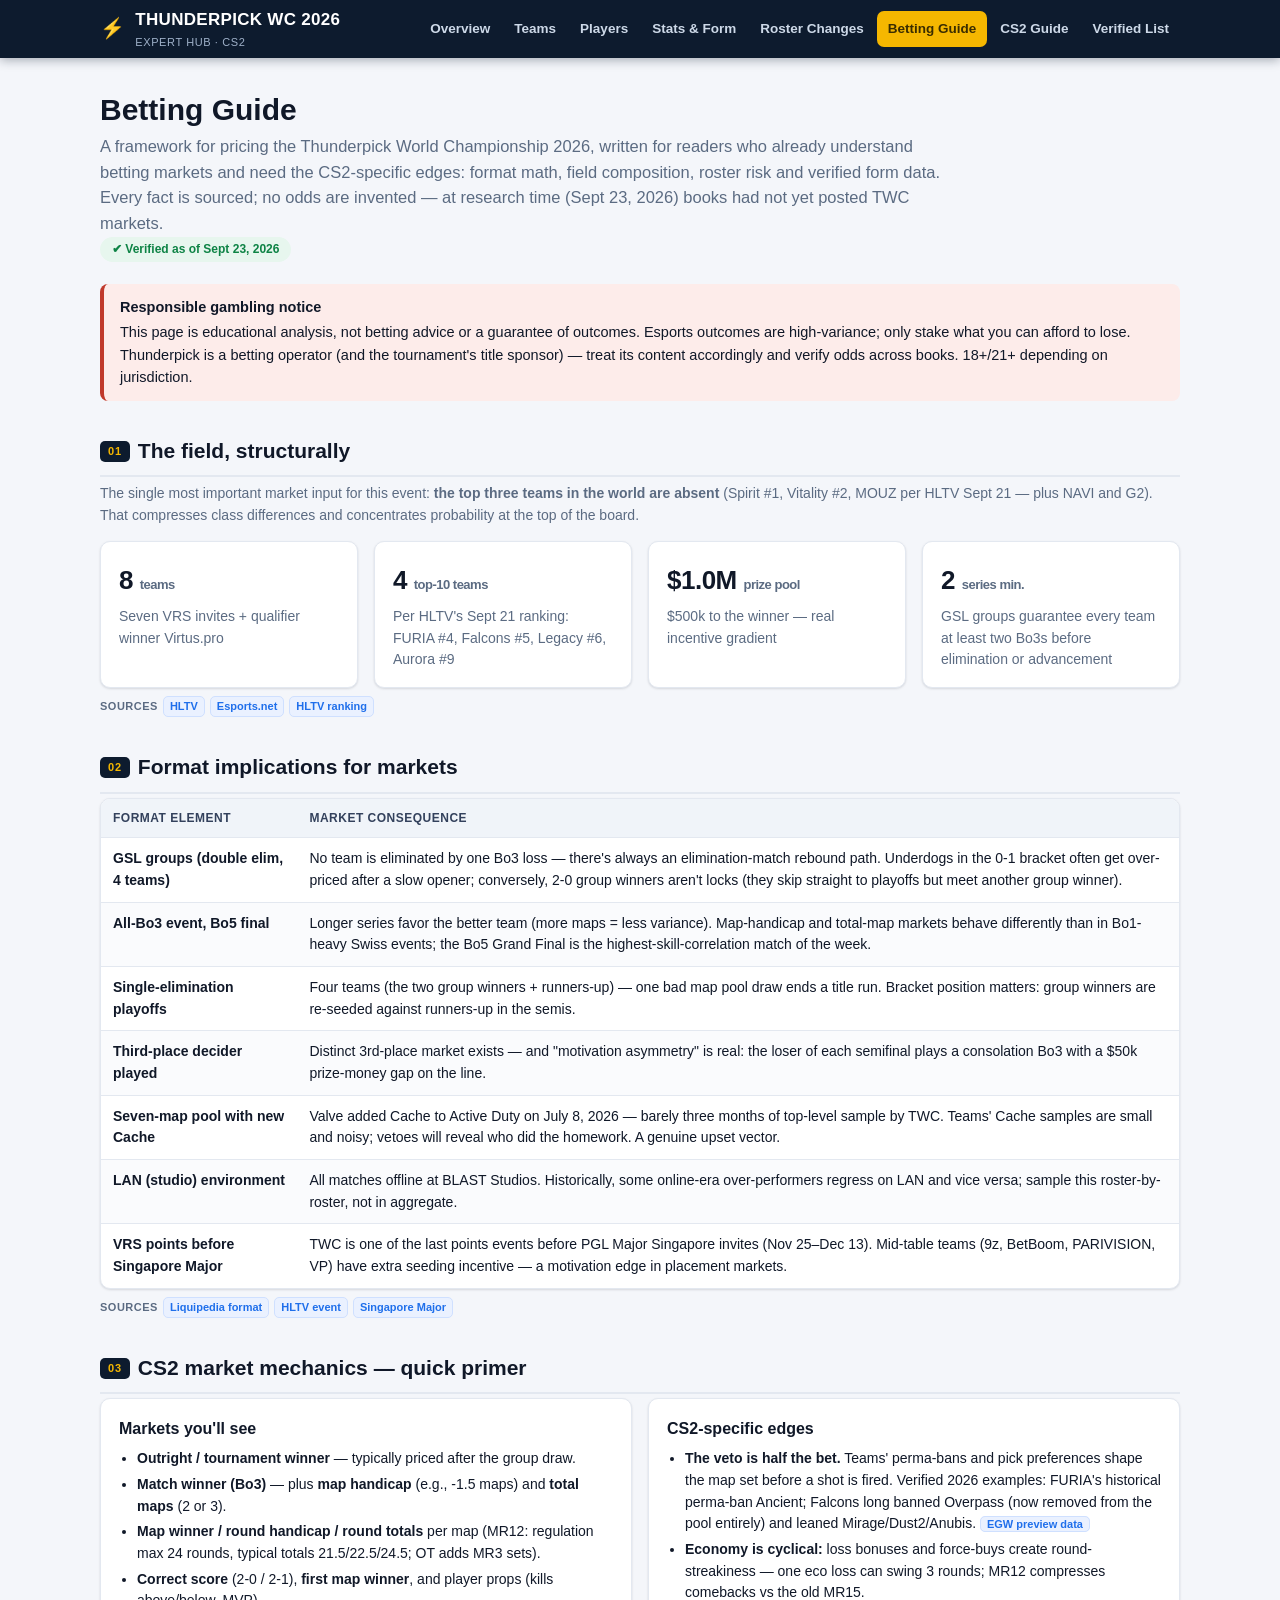
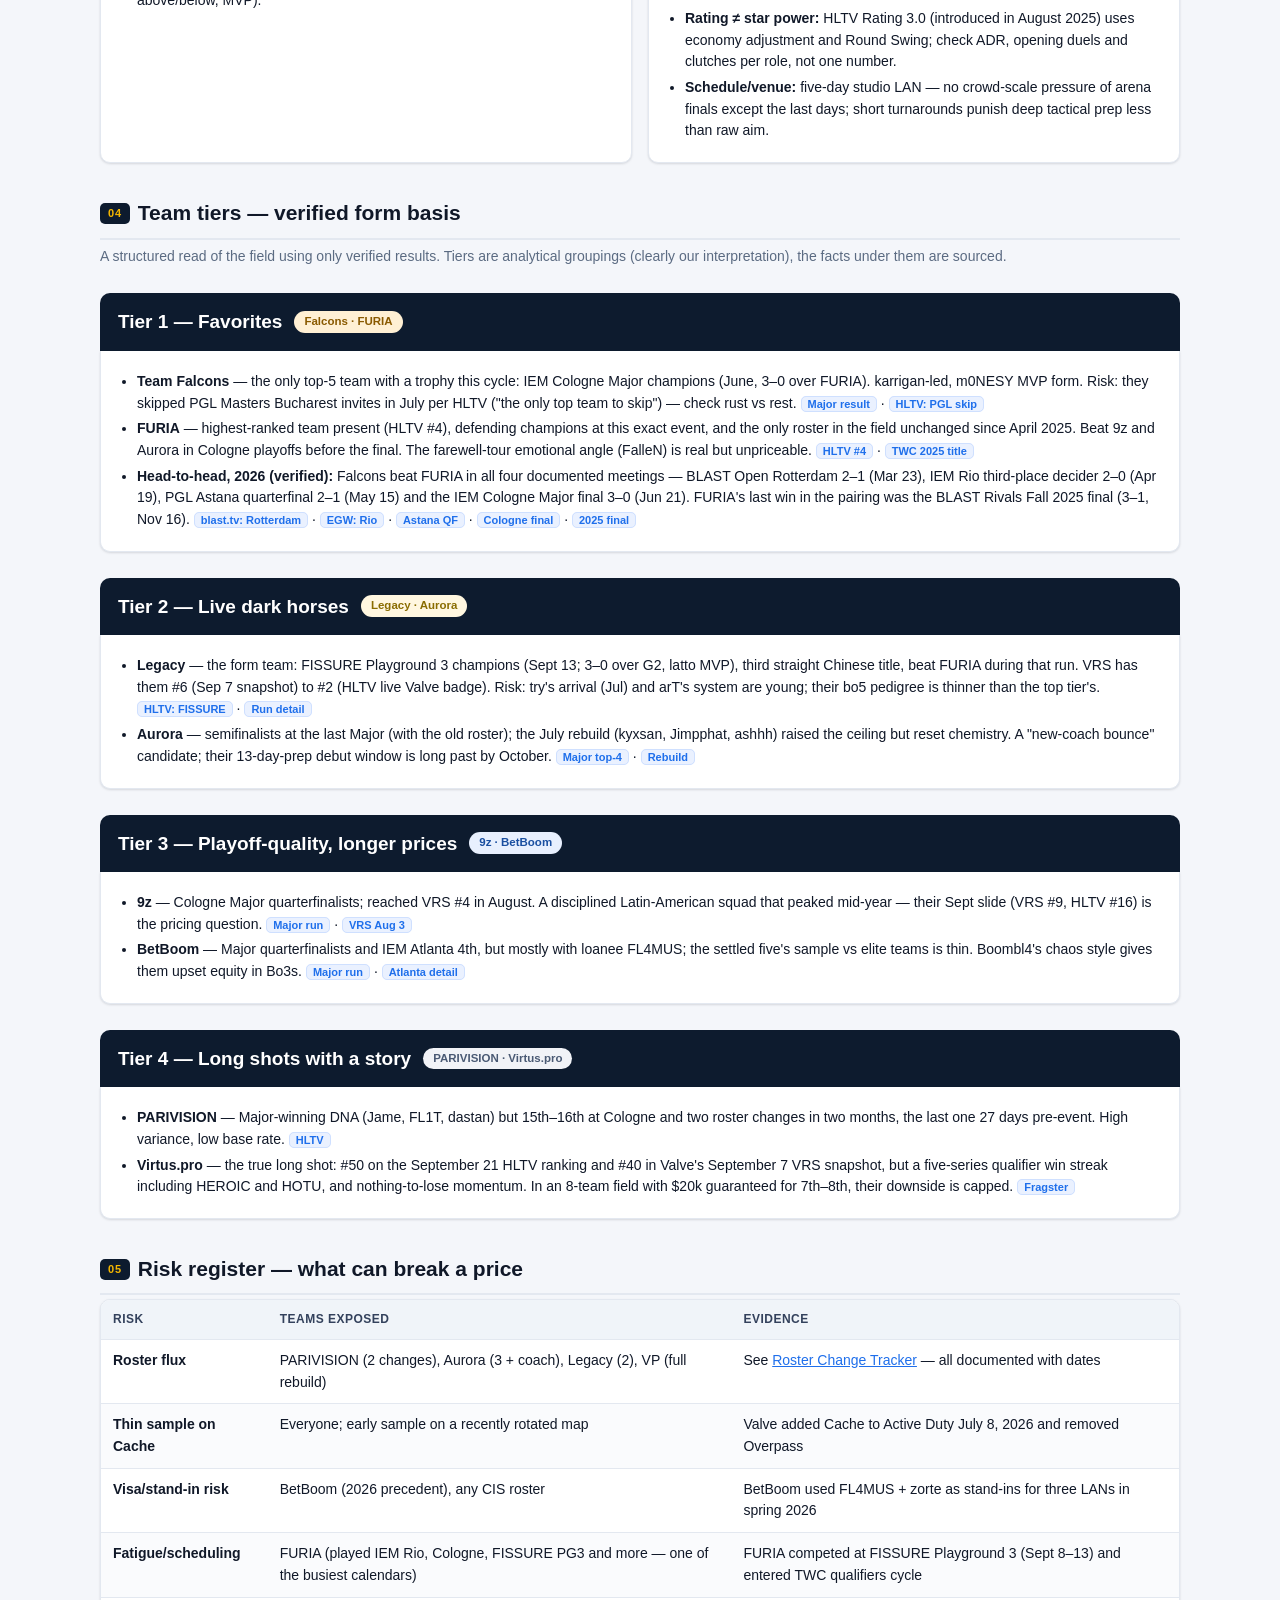
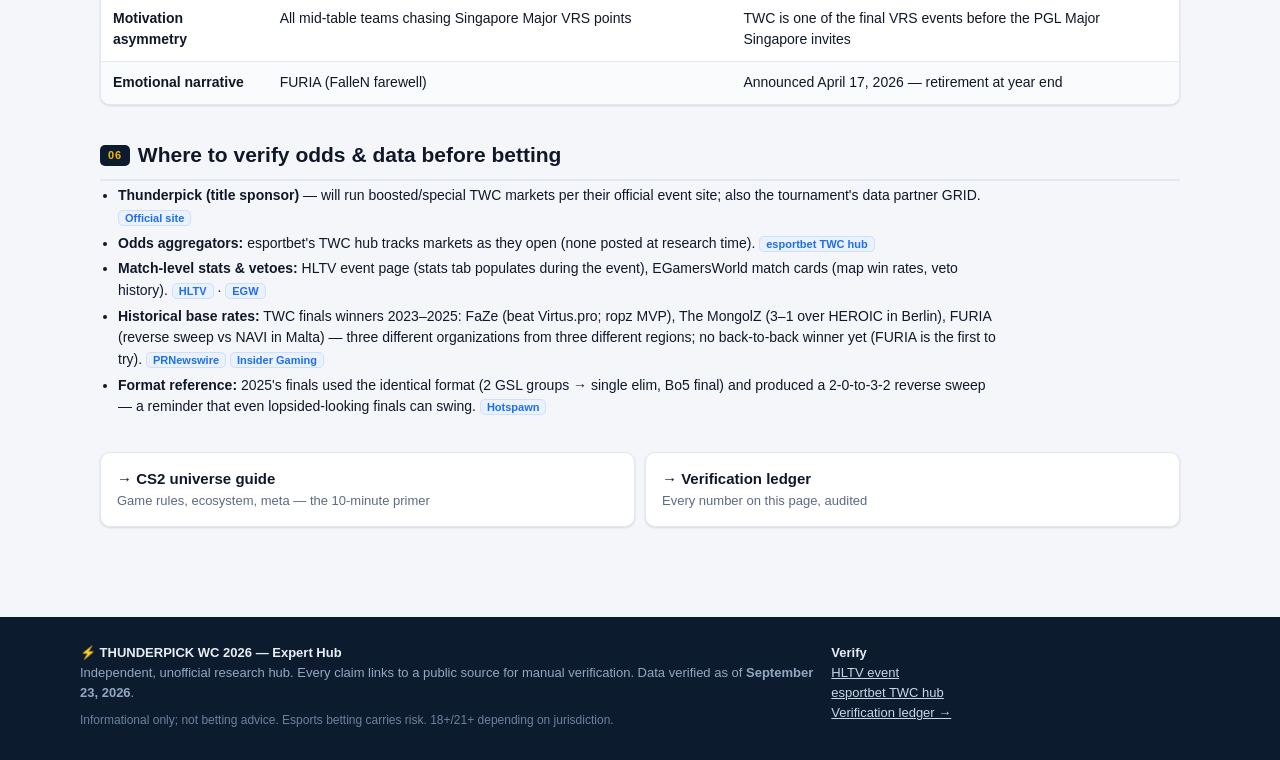
==== commit 8872930a: "Second research pass: 20 new verified entries (21-40), site-wide integration - Ledger grows to 40 da" ====
--- a/betting-guide.html
+++ b/betting-guide.html
@@ -104,7 +104,7 @@
       <ul class="mini-list">
         <li><b>Team Falcons</b> — the only top-5 team with a trophy this cycle: IEM Cologne Major champions (June, 3–0 over FURIA). karrigan-led, m0NESY MVP form. Risk: they skipped PGL Masters Bucharest invites in July per HLTV ("the only top team to skip") — check rust vs rest. <a class="src" href="https://en.wikipedia.org/wiki/IEM_Cologne_Major_2026" target="_blank" rel="noopener">Major result</a> · <a class="src" href="https://www.hltv.org/news/45146/falcons-the-only-top-team-to-skip-pgl-masters-bucharest-as-invites-are-announced" target="_blank" rel="noopener">HLTV: PGL skip</a></li>
         <li><b>FURIA</b> — highest-ranked team present (HLTV #4), defending champions at this exact event, and the only roster in the field unchanged since April 2025. Beat 9z and Aurora in Cologne playoffs before the final. The farewell-tour emotional angle (FalleN) is real but unpriceable. <a class="src" href="https://www.hltv.org/ranking/teams/2026/september/21" target="_blank" rel="noopener">HLTV #4</a> · <a class="src" href="https://www.hotspawn.com/counter-strike/news/furia-reverse-sweep-navi-to-win-thunderpick-world-championship-2025" target="_blank" rel="noopener">TWC 2025 title</a></li>
-        <li><b>Head-to-head, 2026 (verified):</b> Falcons beat FURIA in all three documented meetings — BLAST Open Rotterdam 2–1 (Mar), PGL Astana 2–1 (May), IEM Cologne Major final 3–0 (Jun). Falcons were priced favorite in each. <a class="src" href="https://egamersworld.com/counterstrike/tip/NkxAWuNpV_e/falcons-vs-furia-IDk7GCRQyp" target="_blank" rel="noopener">EGW: Rotterdam</a> · <a class="src" href="https://egamersworld.com/counterstrike/tip/4ybxyShUsxe/furia-vs-falcons-8WbKCAshJi" target="_blank" rel="noopener">EGW: Astana</a> · <a class="src" href="https://egamersworld.com/counterstrike/tip/lAWsb6qBVX/furia-vs-falcons-b4nHfRYmT" target="_blank" rel="noopener">EGW: Cologne</a></li>
+        <li><b>Head-to-head, 2026 (verified):</b> Falcons beat FURIA in all four documented meetings — BLAST Open Rotterdam 2–1 (Mar 23), IEM Rio third-place decider 2–0 (Apr 19), PGL Astana quarterfinal 2–1 (May 15) and the IEM Cologne Major final 3–0 (Jun 21). FURIA's last win in the pairing was the BLAST Rivals Fall 2025 final (3–1, Nov 16). <a class="src" href="https://blast.tv/cs/tournaments/open-2026-season-1/match/e87b2a7f/furia-falcons" target="_blank" rel="noopener">blast.tv: Rotterdam</a> · <a class="src" href="https://egamersworld.com/counterstrike/news/34128/falcons-edge-out-furia-20-to-secure-third-place-at-SnKSDngpU" target="_blank" rel="noopener">EGW: Rio</a> · <a class="src" href="https://www.talkesport.com/news/cs2/pgl-astana-2026-quarter-finals-results/" target="_blank" rel="noopener">Astana QF</a> · <a class="src" href="https://www.dust2.us/news/75245/niko-has-done-it-falcons-are-your-iem-cologne-major-champions" target="_blank" rel="noopener">Cologne final</a> · <a class="src" href="https://esports.gg/news/counter-strike-2/blast-rivals-fall-2025-winners-recap/" target="_blank" rel="noopener">2025 final</a></li>
       </ul>
     </div>
   </div>
@@ -163,7 +163,7 @@
     <li><b>Thunderpick (title sponsor)</b> — will run boosted/special TWC markets per their official event site; also the tournament's data partner GRID. <a class="src" href="https://world-championship.thunderpick.io/" target="_blank" rel="noopener">Official site</a></li>
     <li><b>Odds aggregators:</b> esportbet's TWC hub tracks markets as they open (none posted at research time). <a class="src" href="https://esportbet.com/counter-strike/thunderpick/" target="_blank" rel="noopener">esportbet TWC hub</a></li>
     <li><b>Match-level stats &amp; vetoes:</b> HLTV event page (stats tab populates during the event), EGamersWorld match cards (map win rates, veto history). <a class="src" href="https://www.hltv.org/events/8932/thunderpick-world-championship-2026" target="_blank" rel="noopener">HLTV</a> · <a class="src" href="https://egamersworld.com/counterstrike/event/thunderpick-world-championship-2026-Ey7GI3SN7x" target="_blank" rel="noopener">EGW</a></li>
-    <li><b>Historical base rates:</b> TWC finals winners 2023–2025: FaZe, The MongolZ, FURIA — three different organizations from three different regions; no back-to-back winner yet (FURIA is the first to try). <a class="src" href="https://www.hltv.org/news/43425/thunderpick-world-championship-2026-additional-information-revealed" target="_blank" rel="noopener">HLTV</a></li>
+    <li><b>Historical base rates:</b> TWC finals winners 2023–2025: FaZe (beat Virtus.pro; ropz MVP), The MongolZ (3–1 over HEROIC in Berlin), FURIA (reverse sweep vs NAVI in Malta) — three different organizations from three different regions; no back-to-back winner yet (FURIA is the first to try). <a class="src" href="https://www.prnewswire.com/news-releases/furia-pulls-off-the-reverse-sweep-to-win-thunderpick-world-championship-2025-302595328.html" target="_blank" rel="noopener">PRNewswire</a> <a class="src" href="https://insider-gaming.com/mongolz-wins-thunderpick-world-championship/" target="_blank" rel="noopener">Insider Gaming</a></li>
     <li><b>Format reference:</b> 2025's finals used the identical format (2 GSL groups → single elim, Bo5 final) and produced a 2-0-to-3-2 reverse sweep — a reminder that even lopsided-looking finals can swing. <a class="src" href="https://www.hotspawn.com/counter-strike/news/furia-reverse-sweep-navi-to-win-thunderpick-world-championship-2025" target="_blank" rel="noopener">Hotspawn</a></li>
   </ul>
 </div>
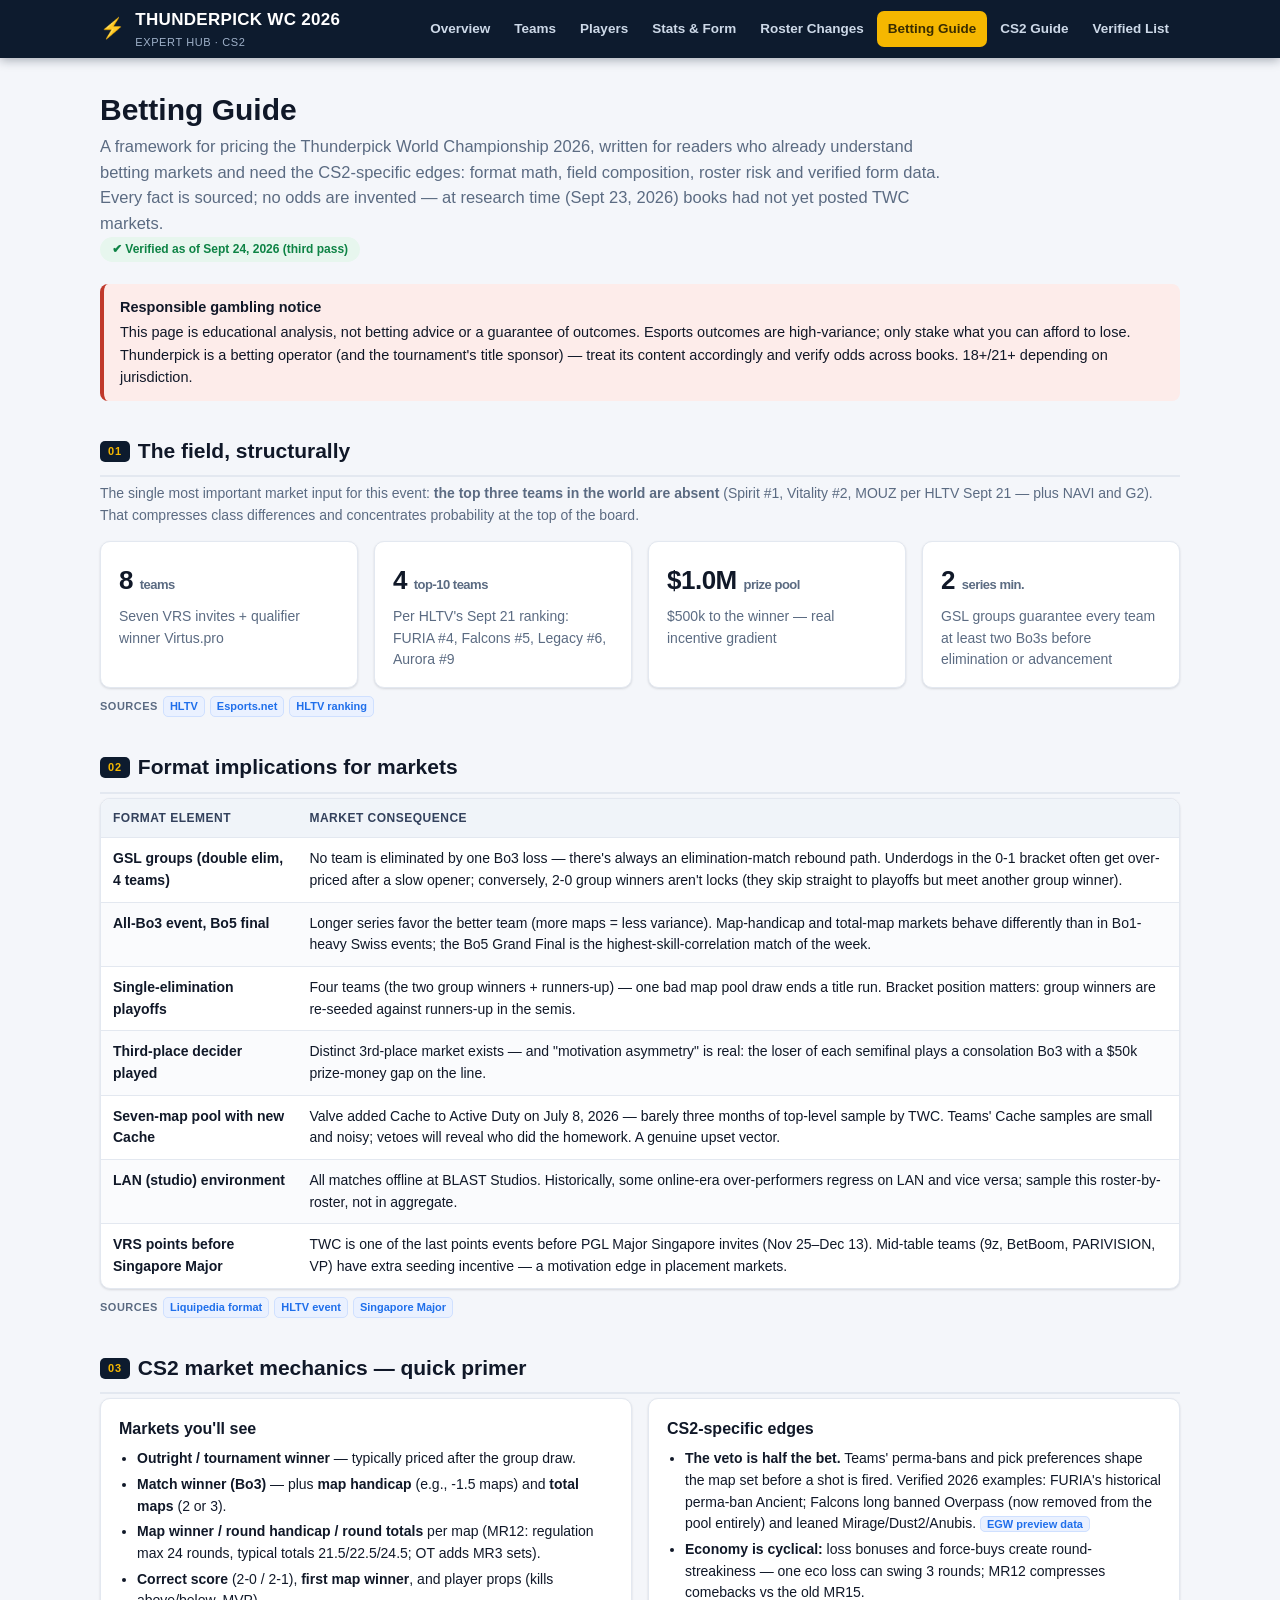
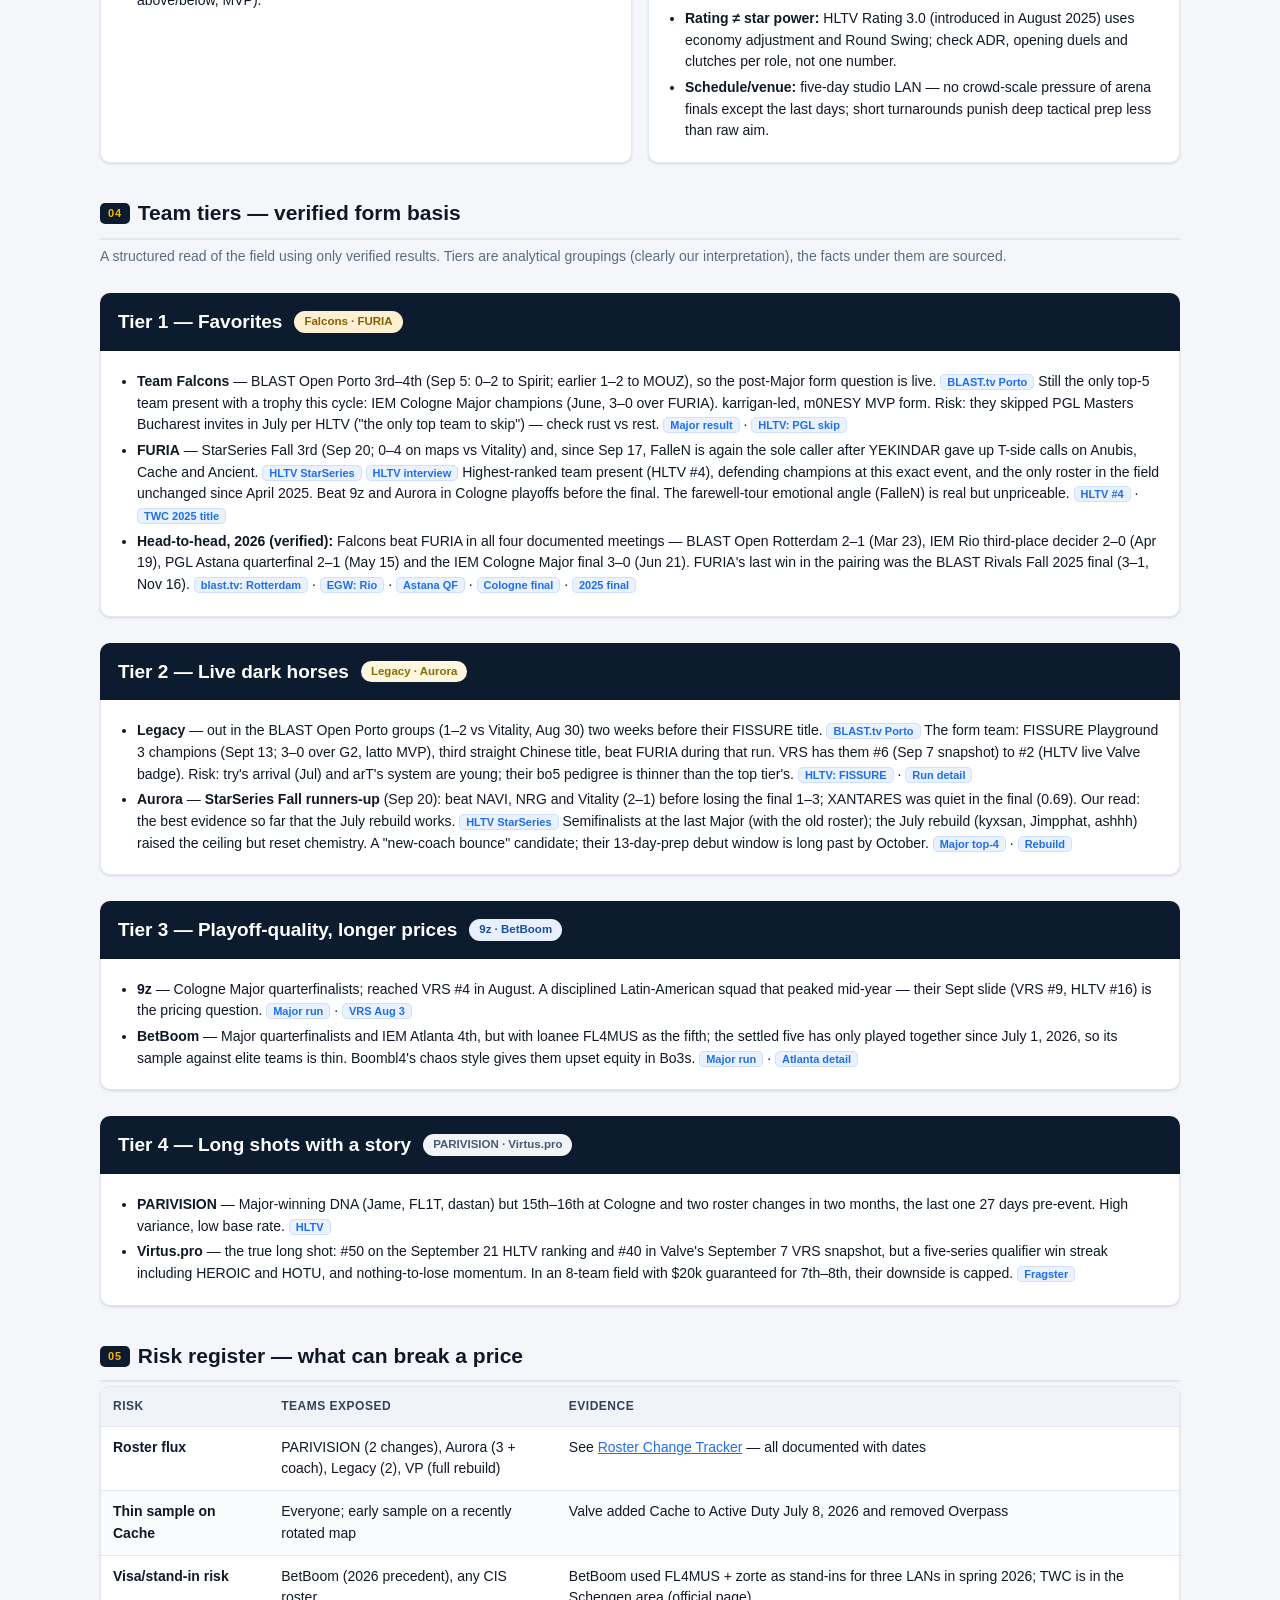
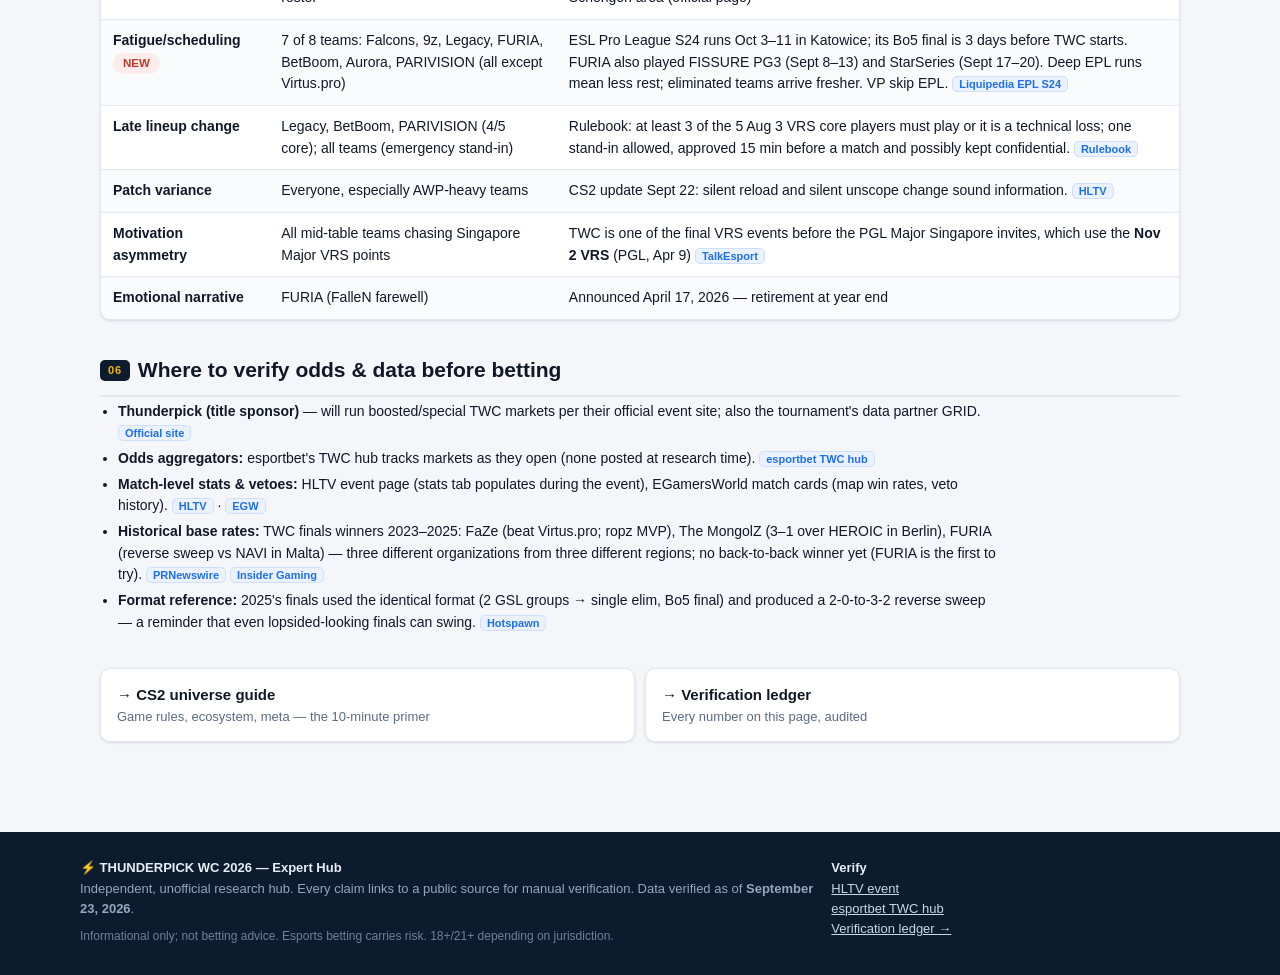
==== commit f1ec4b40: "Pass 3: 20 new verified entries (41-60), rulebook summary, pre-event form/calendar, BetBoom/OT/Magis" ====
--- a/betting-guide.html
+++ b/betting-guide.html
@@ -31,7 +31,7 @@
 <div class="page-head">
   <h1>Betting Guide</h1>
   <p class="lede">A framework for pricing the Thunderpick World Championship 2026, written for readers who already understand betting markets and need the CS2-specific edges: format math, field composition, roster risk and verified form data. Every fact is sourced; no odds are invented — at research time (Sept 23, 2026) books had not yet posted TWC markets.</p>
-  <span class="updated">✔ Verified as of Sept 23, 2026</span>
+  <span class="updated">✔ Verified as of Sept 24, 2026 (third pass)</span>
 </div>
 
 <div class="callout danger">
@@ -102,8 +102,8 @@
     <div class="team-head"><h3>Tier 1 — Favorites</h3><span class="badge fav">Falcons · FURIA</span></div>
     <div class="team-body">
       <ul class="mini-list">
-        <li><b>Team Falcons</b> — the only top-5 team with a trophy this cycle: IEM Cologne Major champions (June, 3–0 over FURIA). karrigan-led, m0NESY MVP form. Risk: they skipped PGL Masters Bucharest invites in July per HLTV ("the only top team to skip") — check rust vs rest. <a class="src" href="https://en.wikipedia.org/wiki/IEM_Cologne_Major_2026" target="_blank" rel="noopener">Major result</a> · <a class="src" href="https://www.hltv.org/news/45146/falcons-the-only-top-team-to-skip-pgl-masters-bucharest-as-invites-are-announced" target="_blank" rel="noopener">HLTV: PGL skip</a></li>
-        <li><b>FURIA</b> — highest-ranked team present (HLTV #4), defending champions at this exact event, and the only roster in the field unchanged since April 2025. Beat 9z and Aurora in Cologne playoffs before the final. The farewell-tour emotional angle (FalleN) is real but unpriceable. <a class="src" href="https://www.hltv.org/ranking/teams/2026/september/21" target="_blank" rel="noopener">HLTV #4</a> · <a class="src" href="https://www.hotspawn.com/counter-strike/news/furia-reverse-sweep-navi-to-win-thunderpick-world-championship-2025" target="_blank" rel="noopener">TWC 2025 title</a></li>
+        <li><b>Team Falcons</b> — BLAST Open Porto 3rd–4th (Sep 5: 0–2 to Spirit; earlier 1–2 to MOUZ), so the post-Major form question is live. <a class="src" href="https://blast.tv/cs/tournaments/open-2026-season-2/match" target="_blank" rel="noopener">BLAST.tv Porto</a> Still the only top-5 team present with a trophy this cycle: IEM Cologne Major champions (June, 3–0 over FURIA). karrigan-led, m0NESY MVP form. Risk: they skipped PGL Masters Bucharest invites in July per HLTV ("the only top team to skip") — check rust vs rest. <a class="src" href="https://en.wikipedia.org/wiki/IEM_Cologne_Major_2026" target="_blank" rel="noopener">Major result</a> · <a class="src" href="https://www.hltv.org/news/45146/falcons-the-only-top-team-to-skip-pgl-masters-bucharest-as-invites-are-announced" target="_blank" rel="noopener">HLTV: PGL skip</a></li>
+        <li><b>FURIA</b> — StarSeries Fall 3rd (Sep 20; 0–4 on maps vs Vitality) and, since Sep 17, FalleN is again the sole caller after YEKINDAR gave up T-side calls on Anubis, Cache and Ancient. <a class="src" href="https://www.hltv.org/news/45558/vitality-beat-aurora-at-starseries-fall-for-first-title-since-may" target="_blank" rel="noopener">HLTV StarSeries</a> <a class="src" href="https://www.hltv.org/news/45540/yekindar-im-not-calling-anymore-and-hopefully-im-not-going-to-be-in-the-future" target="_blank" rel="noopener">HLTV interview</a> Highest-ranked team present (HLTV #4), defending champions at this exact event, and the only roster in the field unchanged since April 2025. Beat 9z and Aurora in Cologne playoffs before the final. The farewell-tour emotional angle (FalleN) is real but unpriceable. <a class="src" href="https://www.hltv.org/ranking/teams/2026/september/21" target="_blank" rel="noopener">HLTV #4</a> · <a class="src" href="https://www.hotspawn.com/counter-strike/news/furia-reverse-sweep-navi-to-win-thunderpick-world-championship-2025" target="_blank" rel="noopener">TWC 2025 title</a></li>
         <li><b>Head-to-head, 2026 (verified):</b> Falcons beat FURIA in all four documented meetings — BLAST Open Rotterdam 2–1 (Mar 23), IEM Rio third-place decider 2–0 (Apr 19), PGL Astana quarterfinal 2–1 (May 15) and the IEM Cologne Major final 3–0 (Jun 21). FURIA's last win in the pairing was the BLAST Rivals Fall 2025 final (3–1, Nov 16). <a class="src" href="https://blast.tv/cs/tournaments/open-2026-season-1/match/e87b2a7f/furia-falcons" target="_blank" rel="noopener">blast.tv: Rotterdam</a> · <a class="src" href="https://egamersworld.com/counterstrike/news/34128/falcons-edge-out-furia-20-to-secure-third-place-at-SnKSDngpU" target="_blank" rel="noopener">EGW: Rio</a> · <a class="src" href="https://www.talkesport.com/news/cs2/pgl-astana-2026-quarter-finals-results/" target="_blank" rel="noopener">Astana QF</a> · <a class="src" href="https://www.dust2.us/news/75245/niko-has-done-it-falcons-are-your-iem-cologne-major-champions" target="_blank" rel="noopener">Cologne final</a> · <a class="src" href="https://esports.gg/news/counter-strike-2/blast-rivals-fall-2025-winners-recap/" target="_blank" rel="noopener">2025 final</a></li>
       </ul>
     </div>
@@ -113,8 +113,8 @@
     <div class="team-head"><h3>Tier 2 — Live dark horses</h3><span class="badge warn">Legacy · Aurora</span></div>
     <div class="team-body">
       <ul class="mini-list">
-        <li><b>Legacy</b> — the form team: FISSURE Playground 3 champions (Sept 13; 3–0 over G2, latto MVP), third straight Chinese title, beat FURIA during that run. VRS has them #6 (Sep 7 snapshot) to #2 (HLTV live Valve badge). Risk: try's arrival (Jul) and arT's system are young; their bo5 pedigree is thinner than the top tier's. <a class="src" href="https://www.hltv.org/news/45509/legacy-sweep-g2-to-lift-fissure-playground-3-trophy" target="_blank" rel="noopener">HLTV: FISSURE</a> · <a class="src" href="https://cryptobriefing.com/legacy-defeats-g2-fissure-playground-3/" target="_blank" rel="noopener">Run detail</a></li>
-        <li><b>Aurora</b> — semifinalists at the last Major (with the old roster); the July rebuild (kyxsan, Jimpphat, ashhh) raised the ceiling but reset chemistry. A "new-coach bounce" candidate; their 13-day-prep debut window is long past by October. <a class="src" href="https://en.wikipedia.org/wiki/IEM_Cologne_Major_2026" target="_blank" rel="noopener">Major top-4</a> · <a class="src" href="https://www.strafe.com/news/read/aurora-locks-in-new-cs2-roster-with-kyxsan-and-jimpphat/" target="_blank" rel="noopener">Rebuild</a></li>
+        <li><b>Legacy</b> — out in the BLAST Open Porto groups (1–2 vs Vitality, Aug 30) two weeks before their FISSURE title. <a class="src" href="https://blast.tv/cs/tournaments/open-2026-season-2/match" target="_blank" rel="noopener">BLAST.tv Porto</a> The form team: FISSURE Playground 3 champions (Sept 13; 3–0 over G2, latto MVP), third straight Chinese title, beat FURIA during that run. VRS has them #6 (Sep 7 snapshot) to #2 (HLTV live Valve badge). Risk: try's arrival (Jul) and arT's system are young; their bo5 pedigree is thinner than the top tier's. <a class="src" href="https://www.hltv.org/news/45509/legacy-sweep-g2-to-lift-fissure-playground-3-trophy" target="_blank" rel="noopener">HLTV: FISSURE</a> · <a class="src" href="https://cryptobriefing.com/legacy-defeats-g2-fissure-playground-3/" target="_blank" rel="noopener">Run detail</a></li>
+        <li><b>Aurora</b> — <b>StarSeries Fall runners-up</b> (Sep 20): beat NAVI, NRG and Vitality (2–1) before losing the final 1–3; XANTARES was quiet in the final (0.69). Our read: the best evidence so far that the July rebuild works. <a class="src" href="https://www.hltv.org/news/45558/vitality-beat-aurora-at-starseries-fall-for-first-title-since-may" target="_blank" rel="noopener">HLTV StarSeries</a> Semifinalists at the last Major (with the old roster); the July rebuild (kyxsan, Jimpphat, ashhh) raised the ceiling but reset chemistry. A "new-coach bounce" candidate; their 13-day-prep debut window is long past by October. <a class="src" href="https://en.wikipedia.org/wiki/IEM_Cologne_Major_2026" target="_blank" rel="noopener">Major top-4</a> · <a class="src" href="https://www.strafe.com/news/read/aurora-locks-in-new-cs2-roster-with-kyxsan-and-jimpphat/" target="_blank" rel="noopener">Rebuild</a></li>
       </ul>
     </div>
   </div>
@@ -124,7 +124,7 @@
     <div class="team-body">
       <ul class="mini-list">
         <li><b>9z</b> — Cologne Major quarterfinalists; reached VRS #4 in August. A disciplined Latin-American squad that peaked mid-year — their Sept slide (VRS #9, HLTV #16) is the pricing question. <a class="src" href="https://eslfaceitgroup.com/press/intel-extreme-masters-cologne-2026-major-breaks-records-as-the-most-watched-counter-strike-tournament-of-all-time/" target="_blank" rel="noopener">Major run</a> · <a class="src" href="https://github.com/ValveSoftware/counter-strike_regional_standings/blob/main/invitation/2026/standings_global_2026_08_03.md" target="_blank" rel="noopener">VRS Aug 3</a></li>
-        <li><b>BetBoom</b> — Major quarterfinalists and IEM Atlanta 4th, but mostly with loanee FL4MUS; the settled five's sample vs elite teams is thin. Boombl4's chaos style gives them upset equity in Bo3s. <a class="src" href="https://en.wikipedia.org/wiki/IEM_Cologne_Major_2026" target="_blank" rel="noopener">Major run</a> · <a class="src" href="https://www.hltv.org/news/44459/fl4mus-to-play-with-betboom-at-iem-atlanta" target="_blank" rel="noopener">Atlanta detail</a></li>
+        <li><b>BetBoom</b> — Major quarterfinalists and IEM Atlanta 4th, but with loanee FL4MUS as the fifth; the settled five has only played together since July 1, 2026, so its sample against elite teams is thin. Boombl4's chaos style gives them upset equity in Bo3s. <a class="src" href="https://en.wikipedia.org/wiki/IEM_Cologne_Major_2026" target="_blank" rel="noopener">Major run</a> · <a class="src" href="https://www.hltv.org/news/44459/fl4mus-to-play-with-betboom-at-iem-atlanta" target="_blank" rel="noopener">Atlanta detail</a></li>
       </ul>
     </div>
   </div>
@@ -148,9 +148,11 @@
       <tbody>
         <tr><td><b>Roster flux</b></td><td>PARIVISION (2 changes), Aurora (3 + coach), Legacy (2), VP (full rebuild)</td><td>See <a href="roster-changes.html">Roster Change Tracker</a> — all documented with dates</td></tr>
         <tr><td><b>Thin sample on Cache</b></td><td>Everyone; early sample on a recently rotated map</td><td>Valve added Cache to Active Duty July 8, 2026 and removed Overpass</td></tr>
-        <tr><td><b>Visa/stand-in risk</b></td><td>BetBoom (2026 precedent), any CIS roster</td><td>BetBoom used FL4MUS + zorte as stand-ins for three LANs in spring 2026</td></tr>
-        <tr><td><b>Fatigue/scheduling</b></td><td>FURIA (played IEM Rio, Cologne, FISSURE PG3 and more — one of the busiest calendars)</td><td>FURIA competed at FISSURE Playground 3 (Sept 8–13) and entered TWC qualifiers cycle</td></tr>
-        <tr><td><b>Motivation asymmetry</b></td><td>All mid-table teams chasing Singapore Major VRS points</td><td>TWC is one of the final VRS events before the PGL Major Singapore invites</td></tr>
+        <tr><td><b>Visa/stand-in risk</b></td><td>BetBoom (2026 precedent), any CIS roster</td><td>BetBoom used FL4MUS + zorte as stand-ins for three LANs in spring 2026; TWC is in the Schengen area (official page)</td></tr>
+        <tr><td><b>Fatigue/scheduling</b> <span class="badge flag">NEW</span></td><td>7 of 8 teams: Falcons, 9z, Legacy, FURIA, BetBoom, Aurora, PARIVISION (all except Virtus.pro)</td><td>ESL Pro League S24 runs Oct 3–11 in Katowice; its Bo5 final is 3 days before TWC starts. FURIA also played FISSURE PG3 (Sept 8–13) and StarSeries (Sept 17–20). Deep EPL runs mean less rest; eliminated teams arrive fresher. VP skip EPL. <a class="src" href="https://liquipedia.net/counterstrike/ESL/Pro_League/Season_24" target="_blank" rel="noopener">Liquipedia EPL S24</a></td></tr>
+        <tr><td><b>Late lineup change</b></td><td>Legacy, BetBoom, PARIVISION (4/5 core); all teams (emergency stand-in)</td><td>Rulebook: at least 3 of the 5 Aug 3 VRS core players must play or it is a technical loss; one stand-in allowed, approved 15 min before a match and possibly kept confidential. <a class="src" href="https://drive.google.com/file/d/1foK6YiQ9nvCwvfTRn9uRZbV1VEKI2Hia/view" target="_blank" rel="noopener">Rulebook</a></td></tr>
+        <tr><td><b>Patch variance</b></td><td>Everyone, especially AWP-heavy teams</td><td>CS2 update Sept 22: silent reload and silent unscope change sound information. <a class="src" href="https://www.hltv.org/news/45567/silent-reload-mechanic-arrives-in-new-cs-update" target="_blank" rel="noopener">HLTV</a></td></tr>
+        <tr><td><b>Motivation asymmetry</b></td><td>All mid-table teams chasing Singapore Major VRS points</td><td>TWC is one of the final VRS events before the PGL Major Singapore invites, which use the <b>Nov 2 VRS</b> (PGL, Apr 9) <a class="src" href="https://www.talkesport.com/news/pgl-major-singapore-2026-third-place-match-vrs-cutoff-november-2-deadlines/" target="_blank" rel="noopener">TalkEsport</a></td></tr>
         <tr><td><b>Emotional narrative</b></td><td>FURIA (FalleN farewell)</td><td>Announced April 17, 2026 — retirement at year end</td></tr>
       </tbody>
     </table>
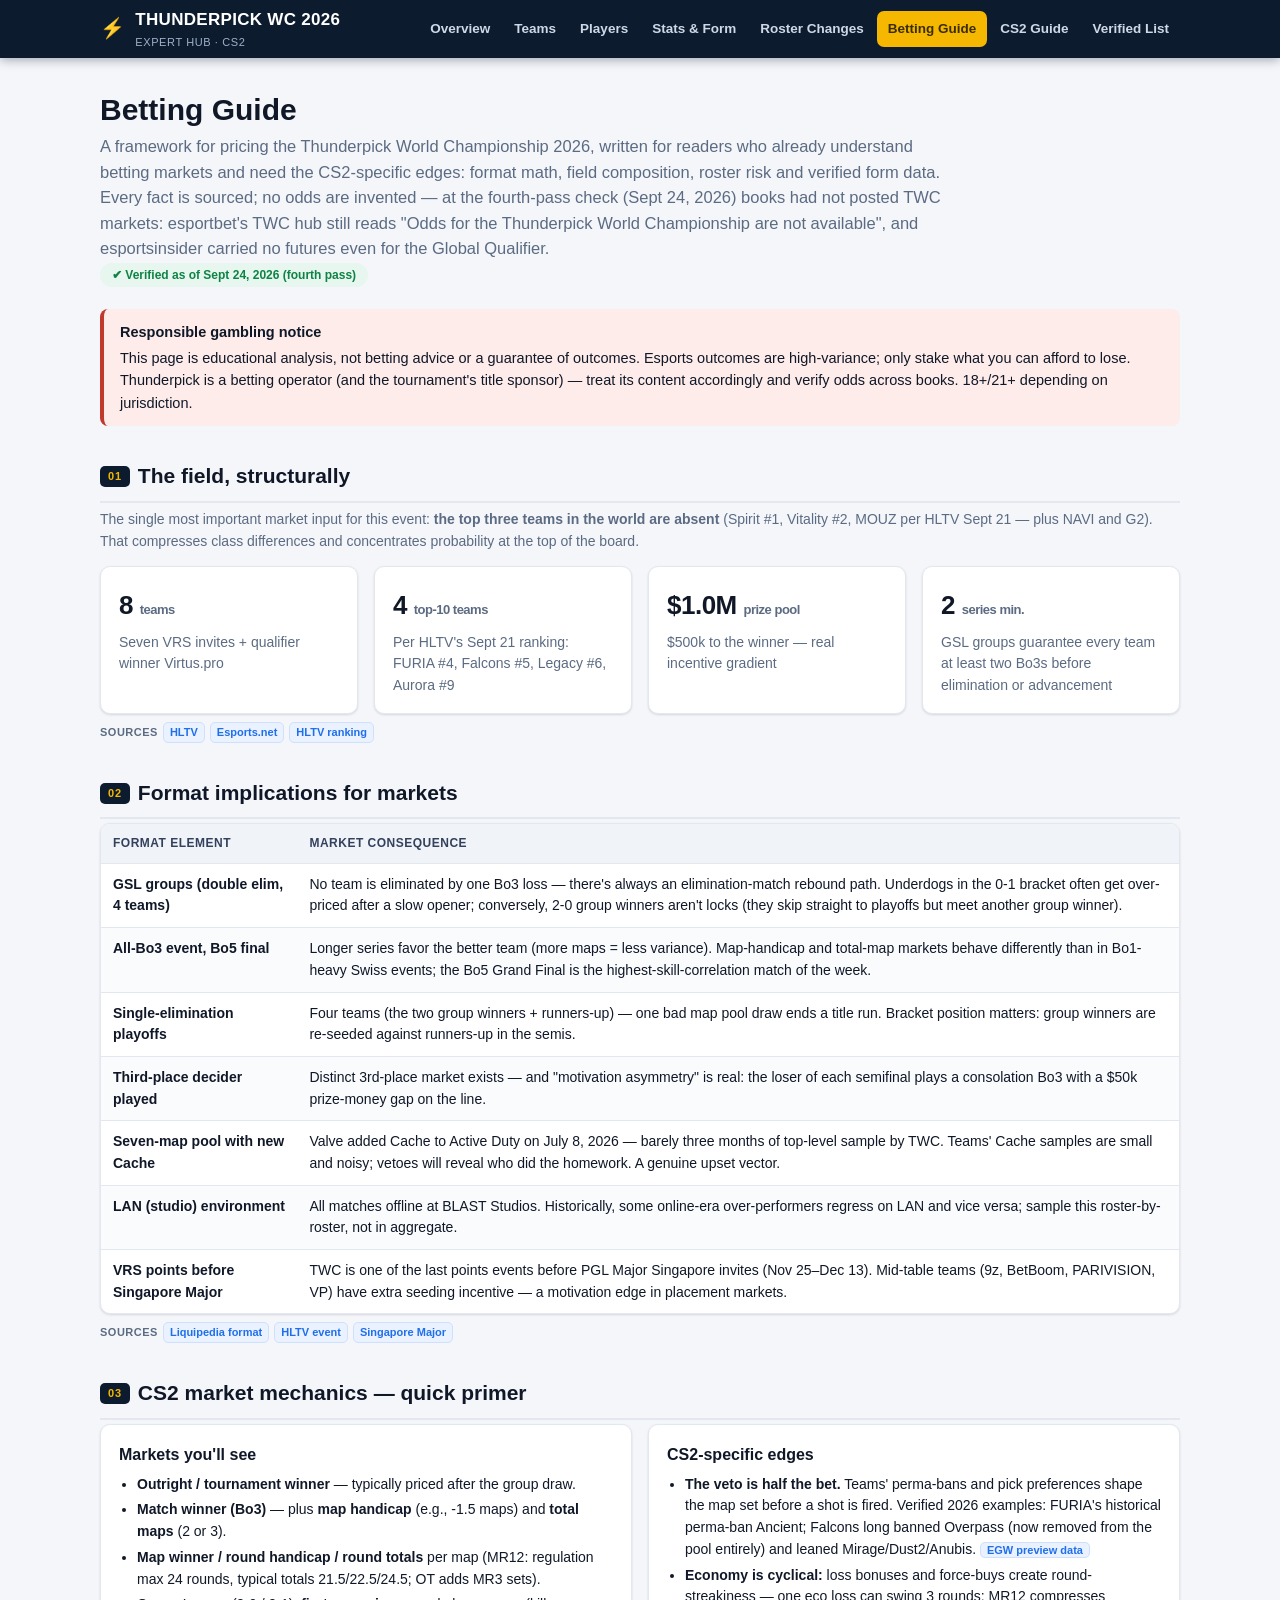
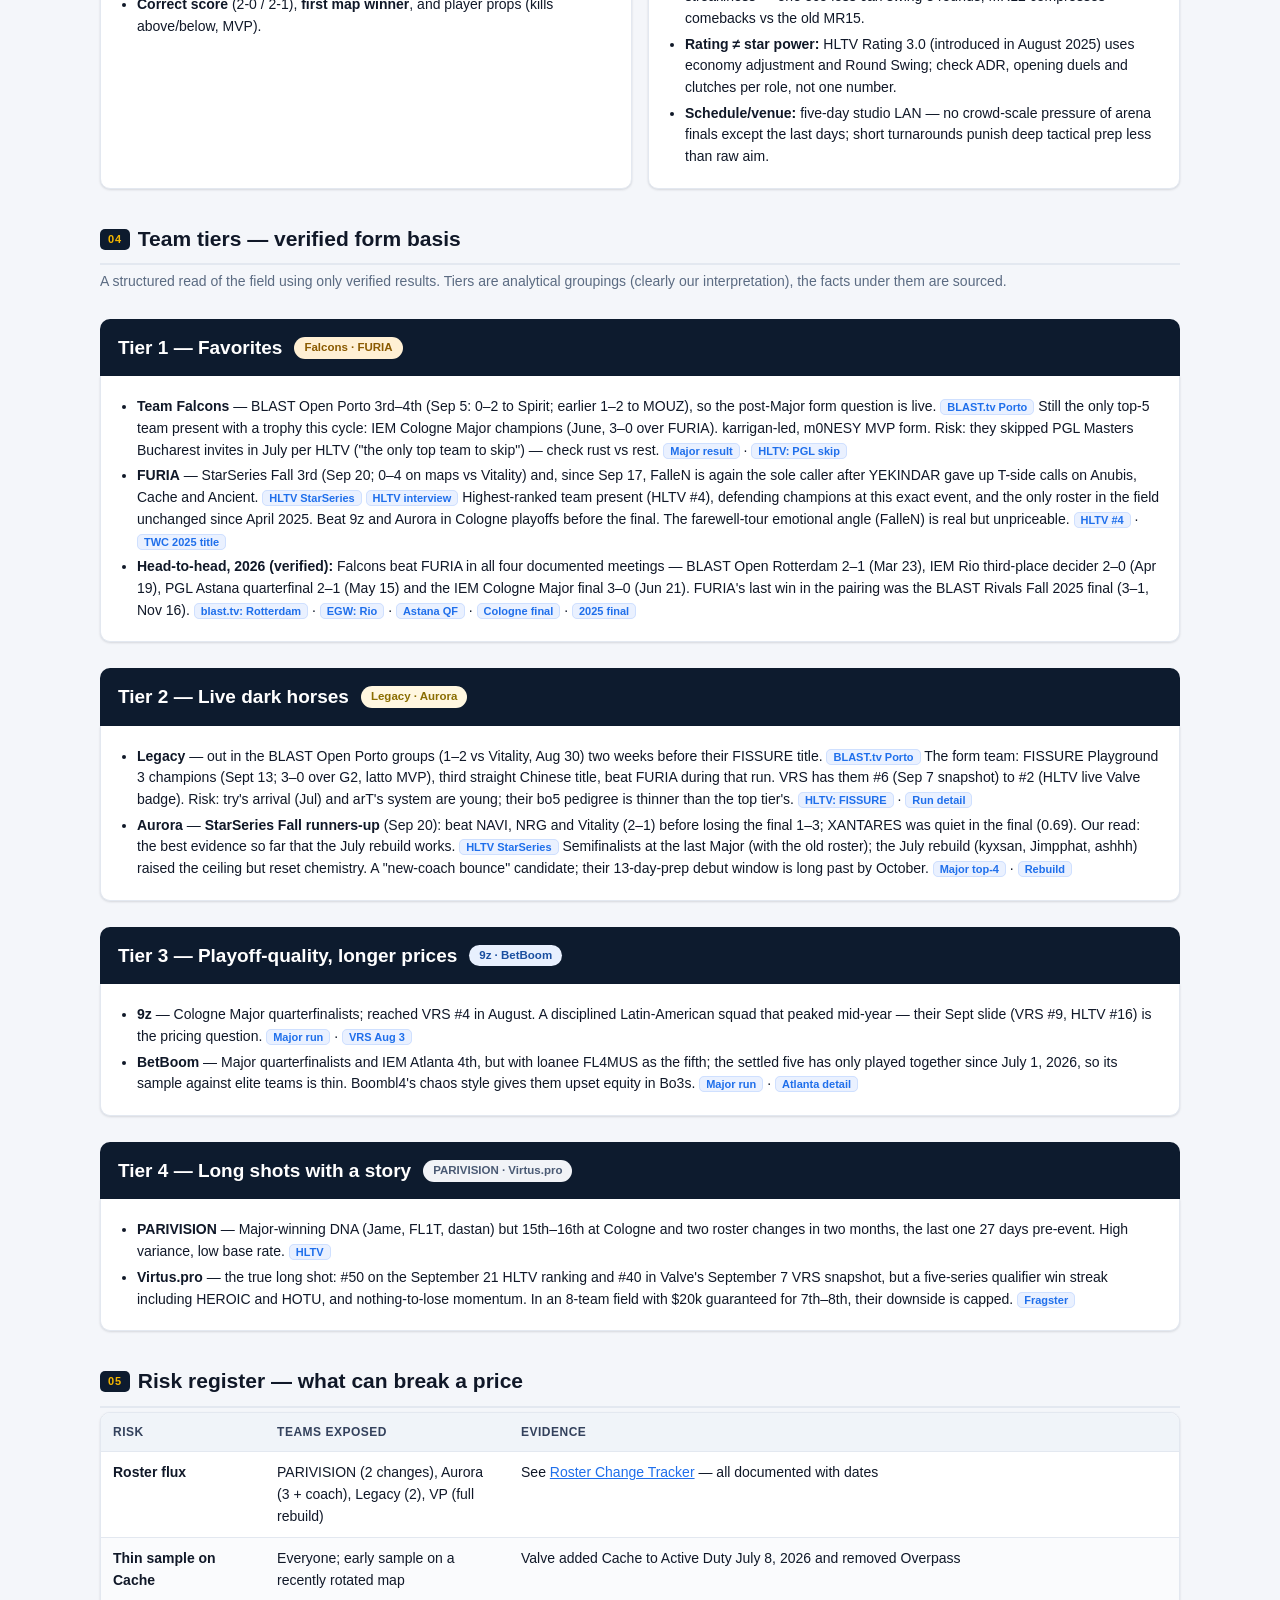
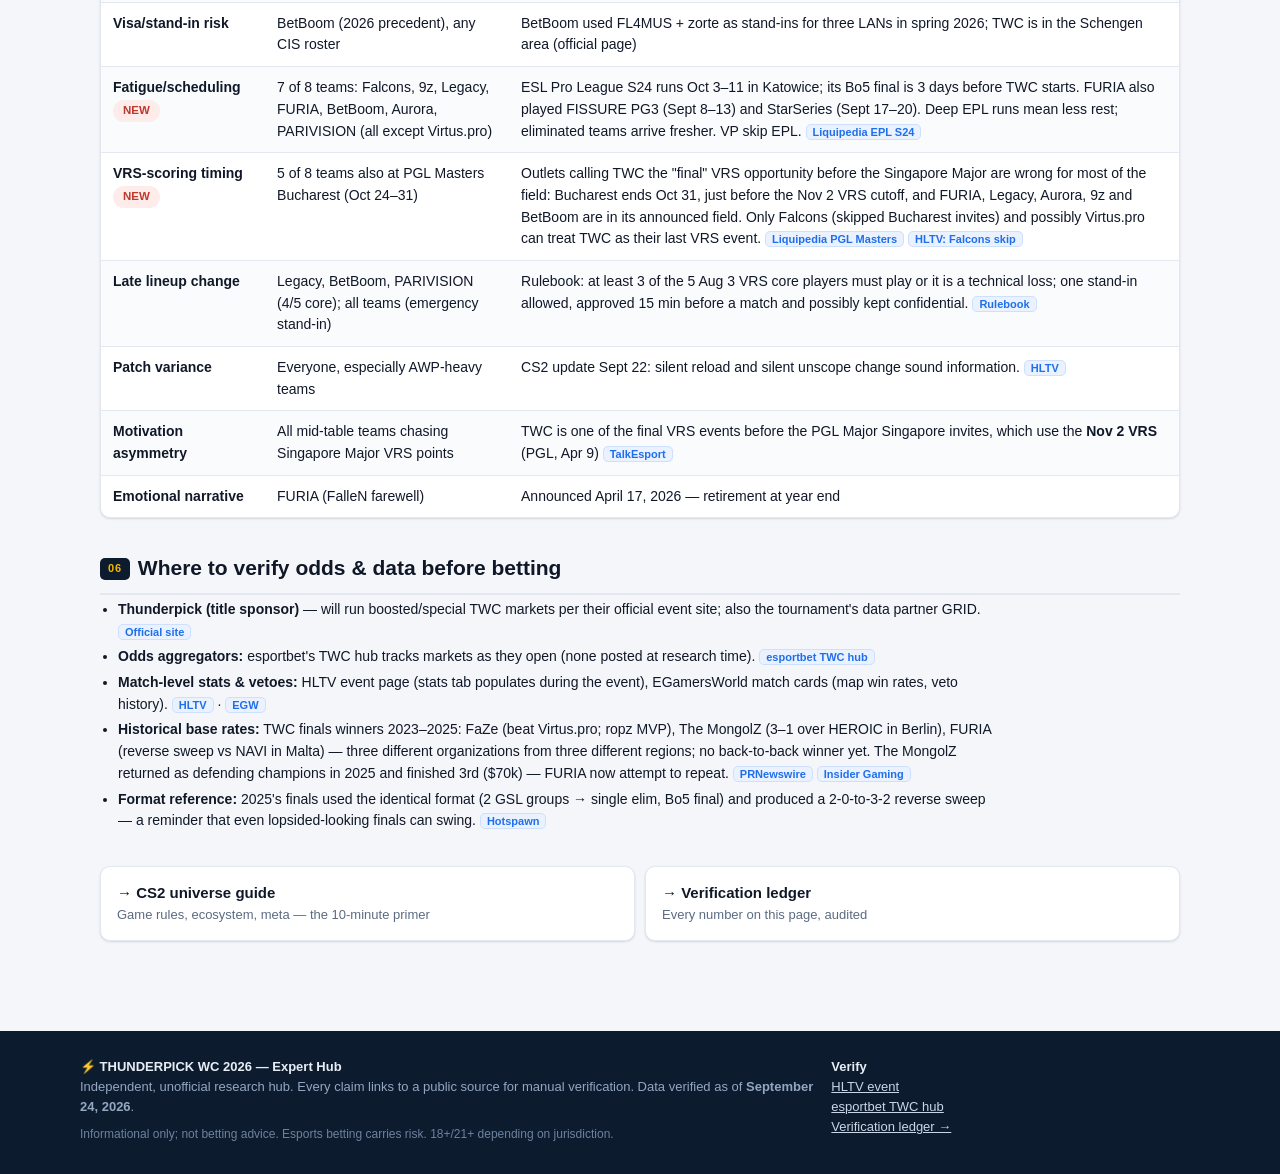
==== commit 060daf34: "Pass 4: 20 new verified ledger entries (61-80) + flagged irregularities Research (verified line-by-l" ====
--- a/betting-guide.html
+++ b/betting-guide.html
@@ -30,8 +30,8 @@
 
 <div class="page-head">
   <h1>Betting Guide</h1>
-  <p class="lede">A framework for pricing the Thunderpick World Championship 2026, written for readers who already understand betting markets and need the CS2-specific edges: format math, field composition, roster risk and verified form data. Every fact is sourced; no odds are invented — at research time (Sept 23, 2026) books had not yet posted TWC markets.</p>
-  <span class="updated">✔ Verified as of Sept 24, 2026 (third pass)</span>
+  <p class="lede">A framework for pricing the Thunderpick World Championship 2026, written for readers who already understand betting markets and need the CS2-specific edges: format math, field composition, roster risk and verified form data. Every fact is sourced; no odds are invented — at the fourth-pass check (Sept 24, 2026) books had not posted TWC markets: esportbet's TWC hub still reads "Odds for the Thunderpick World Championship are not available", and esportsinsider carried no futures even for the Global Qualifier.</p>
+  <span class="updated">✔ Verified as of Sept 24, 2026 (fourth pass)</span>
 </div>
 
 <div class="callout danger">
@@ -150,6 +150,7 @@
         <tr><td><b>Thin sample on Cache</b></td><td>Everyone; early sample on a recently rotated map</td><td>Valve added Cache to Active Duty July 8, 2026 and removed Overpass</td></tr>
         <tr><td><b>Visa/stand-in risk</b></td><td>BetBoom (2026 precedent), any CIS roster</td><td>BetBoom used FL4MUS + zorte as stand-ins for three LANs in spring 2026; TWC is in the Schengen area (official page)</td></tr>
         <tr><td><b>Fatigue/scheduling</b> <span class="badge flag">NEW</span></td><td>7 of 8 teams: Falcons, 9z, Legacy, FURIA, BetBoom, Aurora, PARIVISION (all except Virtus.pro)</td><td>ESL Pro League S24 runs Oct 3–11 in Katowice; its Bo5 final is 3 days before TWC starts. FURIA also played FISSURE PG3 (Sept 8–13) and StarSeries (Sept 17–20). Deep EPL runs mean less rest; eliminated teams arrive fresher. VP skip EPL. <a class="src" href="https://liquipedia.net/counterstrike/ESL/Pro_League/Season_24" target="_blank" rel="noopener">Liquipedia EPL S24</a></td></tr>
+        <tr><td><b>VRS-scoring timing</b> <span class="badge flag">NEW</span></td><td>5 of 8 teams also at PGL Masters Bucharest (Oct 24–31)</td><td>Outlets calling TWC the "final" VRS opportunity before the Singapore Major are wrong for most of the field: Bucharest ends Oct 31, just before the Nov 2 VRS cutoff, and FURIA, Legacy, Aurora, 9z and BetBoom are in its announced field. Only Falcons (skipped Bucharest invites) and possibly Virtus.pro can treat TWC as their last VRS event. <a class="src" href="https://liquipedia.net/counterstrike/PGL/2026/Masters" target="_blank" rel="noopener">Liquipedia PGL Masters</a> <a class="src" href="https://www.hltv.org/news/45146/falcons-the-only-top-team-to-skip-pgl-masters-bucharest-as-invites-are-announced" target="_blank" rel="noopener">HLTV: Falcons skip</a></td></tr>
         <tr><td><b>Late lineup change</b></td><td>Legacy, BetBoom, PARIVISION (4/5 core); all teams (emergency stand-in)</td><td>Rulebook: at least 3 of the 5 Aug 3 VRS core players must play or it is a technical loss; one stand-in allowed, approved 15 min before a match and possibly kept confidential. <a class="src" href="https://drive.google.com/file/d/1foK6YiQ9nvCwvfTRn9uRZbV1VEKI2Hia/view" target="_blank" rel="noopener">Rulebook</a></td></tr>
         <tr><td><b>Patch variance</b></td><td>Everyone, especially AWP-heavy teams</td><td>CS2 update Sept 22: silent reload and silent unscope change sound information. <a class="src" href="https://www.hltv.org/news/45567/silent-reload-mechanic-arrives-in-new-cs-update" target="_blank" rel="noopener">HLTV</a></td></tr>
         <tr><td><b>Motivation asymmetry</b></td><td>All mid-table teams chasing Singapore Major VRS points</td><td>TWC is one of the final VRS events before the PGL Major Singapore invites, which use the <b>Nov 2 VRS</b> (PGL, Apr 9) <a class="src" href="https://www.talkesport.com/news/pgl-major-singapore-2026-third-place-match-vrs-cutoff-november-2-deadlines/" target="_blank" rel="noopener">TalkEsport</a></td></tr>
@@ -165,7 +166,7 @@
     <li><b>Thunderpick (title sponsor)</b> — will run boosted/special TWC markets per their official event site; also the tournament's data partner GRID. <a class="src" href="https://world-championship.thunderpick.io/" target="_blank" rel="noopener">Official site</a></li>
     <li><b>Odds aggregators:</b> esportbet's TWC hub tracks markets as they open (none posted at research time). <a class="src" href="https://esportbet.com/counter-strike/thunderpick/" target="_blank" rel="noopener">esportbet TWC hub</a></li>
     <li><b>Match-level stats &amp; vetoes:</b> HLTV event page (stats tab populates during the event), EGamersWorld match cards (map win rates, veto history). <a class="src" href="https://www.hltv.org/events/8932/thunderpick-world-championship-2026" target="_blank" rel="noopener">HLTV</a> · <a class="src" href="https://egamersworld.com/counterstrike/event/thunderpick-world-championship-2026-Ey7GI3SN7x" target="_blank" rel="noopener">EGW</a></li>
-    <li><b>Historical base rates:</b> TWC finals winners 2023–2025: FaZe (beat Virtus.pro; ropz MVP), The MongolZ (3–1 over HEROIC in Berlin), FURIA (reverse sweep vs NAVI in Malta) — three different organizations from three different regions; no back-to-back winner yet (FURIA is the first to try). <a class="src" href="https://www.prnewswire.com/news-releases/furia-pulls-off-the-reverse-sweep-to-win-thunderpick-world-championship-2025-302595328.html" target="_blank" rel="noopener">PRNewswire</a> <a class="src" href="https://insider-gaming.com/mongolz-wins-thunderpick-world-championship/" target="_blank" rel="noopener">Insider Gaming</a></li>
+    <li><b>Historical base rates:</b> TWC finals winners 2023–2025: FaZe (beat Virtus.pro; ropz MVP), The MongolZ (3–1 over HEROIC in Berlin), FURIA (reverse sweep vs NAVI in Malta) — three different organizations from three different regions; no back-to-back winner yet. The MongolZ returned as defending champions in 2025 and finished 3rd ($70k) — FURIA now attempt to repeat. <a class="src" href="https://www.prnewswire.com/news-releases/furia-pulls-off-the-reverse-sweep-to-win-thunderpick-world-championship-2025-302595328.html" target="_blank" rel="noopener">PRNewswire</a> <a class="src" href="https://insider-gaming.com/mongolz-wins-thunderpick-world-championship/" target="_blank" rel="noopener">Insider Gaming</a></li>
     <li><b>Format reference:</b> 2025's finals used the identical format (2 GSL groups → single elim, Bo5 final) and produced a 2-0-to-3-2 reverse sweep — a reminder that even lopsided-looking finals can swing. <a class="src" href="https://www.hotspawn.com/counter-strike/news/furia-reverse-sweep-navi-to-win-thunderpick-world-championship-2025" target="_blank" rel="noopener">Hotspawn</a></li>
   </ul>
 </div>
@@ -181,7 +182,7 @@
   <div class="footer-inner">
     <div>
       <b style="color:#e6edf5;">⚡ THUNDERPICK WC 2026 — Expert Hub</b><br>
-      Independent, unofficial research hub. Every claim links to a public source for manual verification. Data verified as of <b>September 23, 2026</b>.
+      Independent, unofficial research hub. Every claim links to a public source for manual verification. Data verified as of <b>September 24, 2026</b>.
       <div class="fine" style="margin-top:8px;">Informational only; not betting advice. Esports betting carries risk. 18+/21+ depending on jurisdiction.</div>
     </div>
     <div>
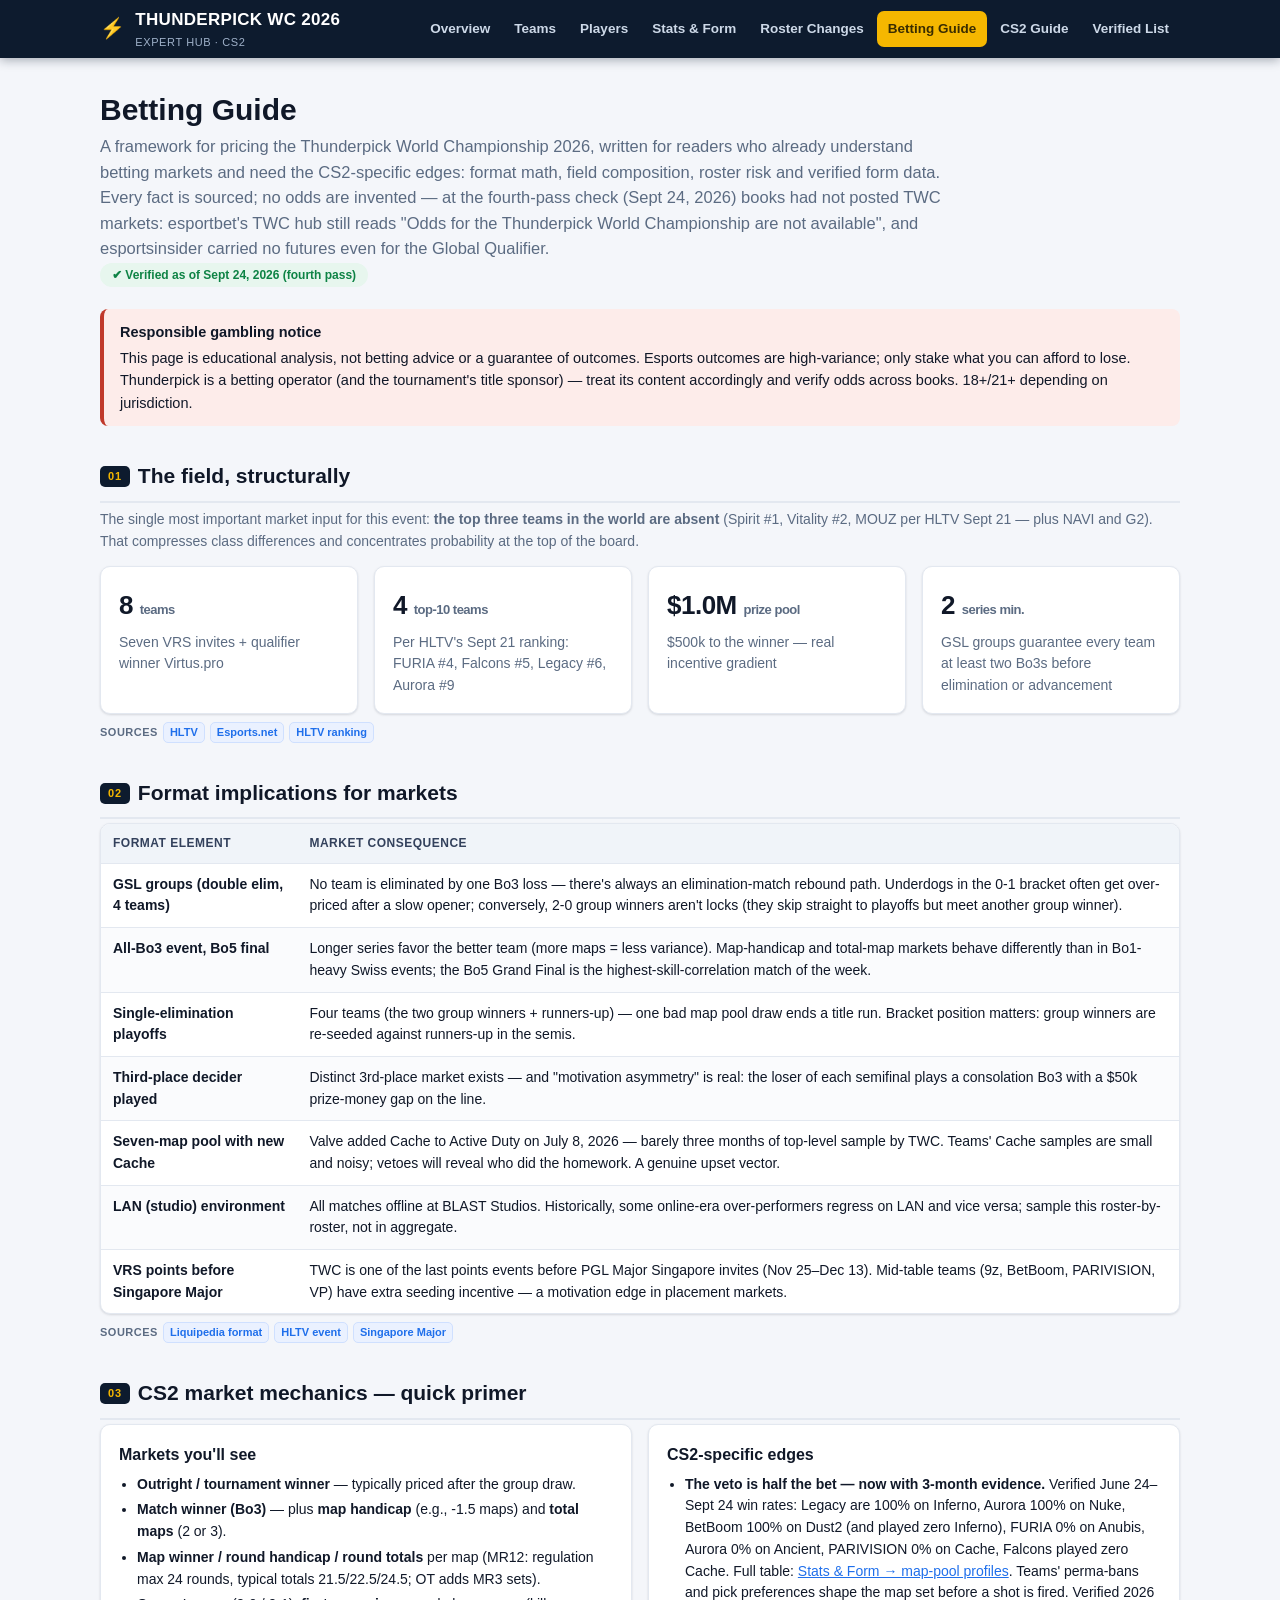
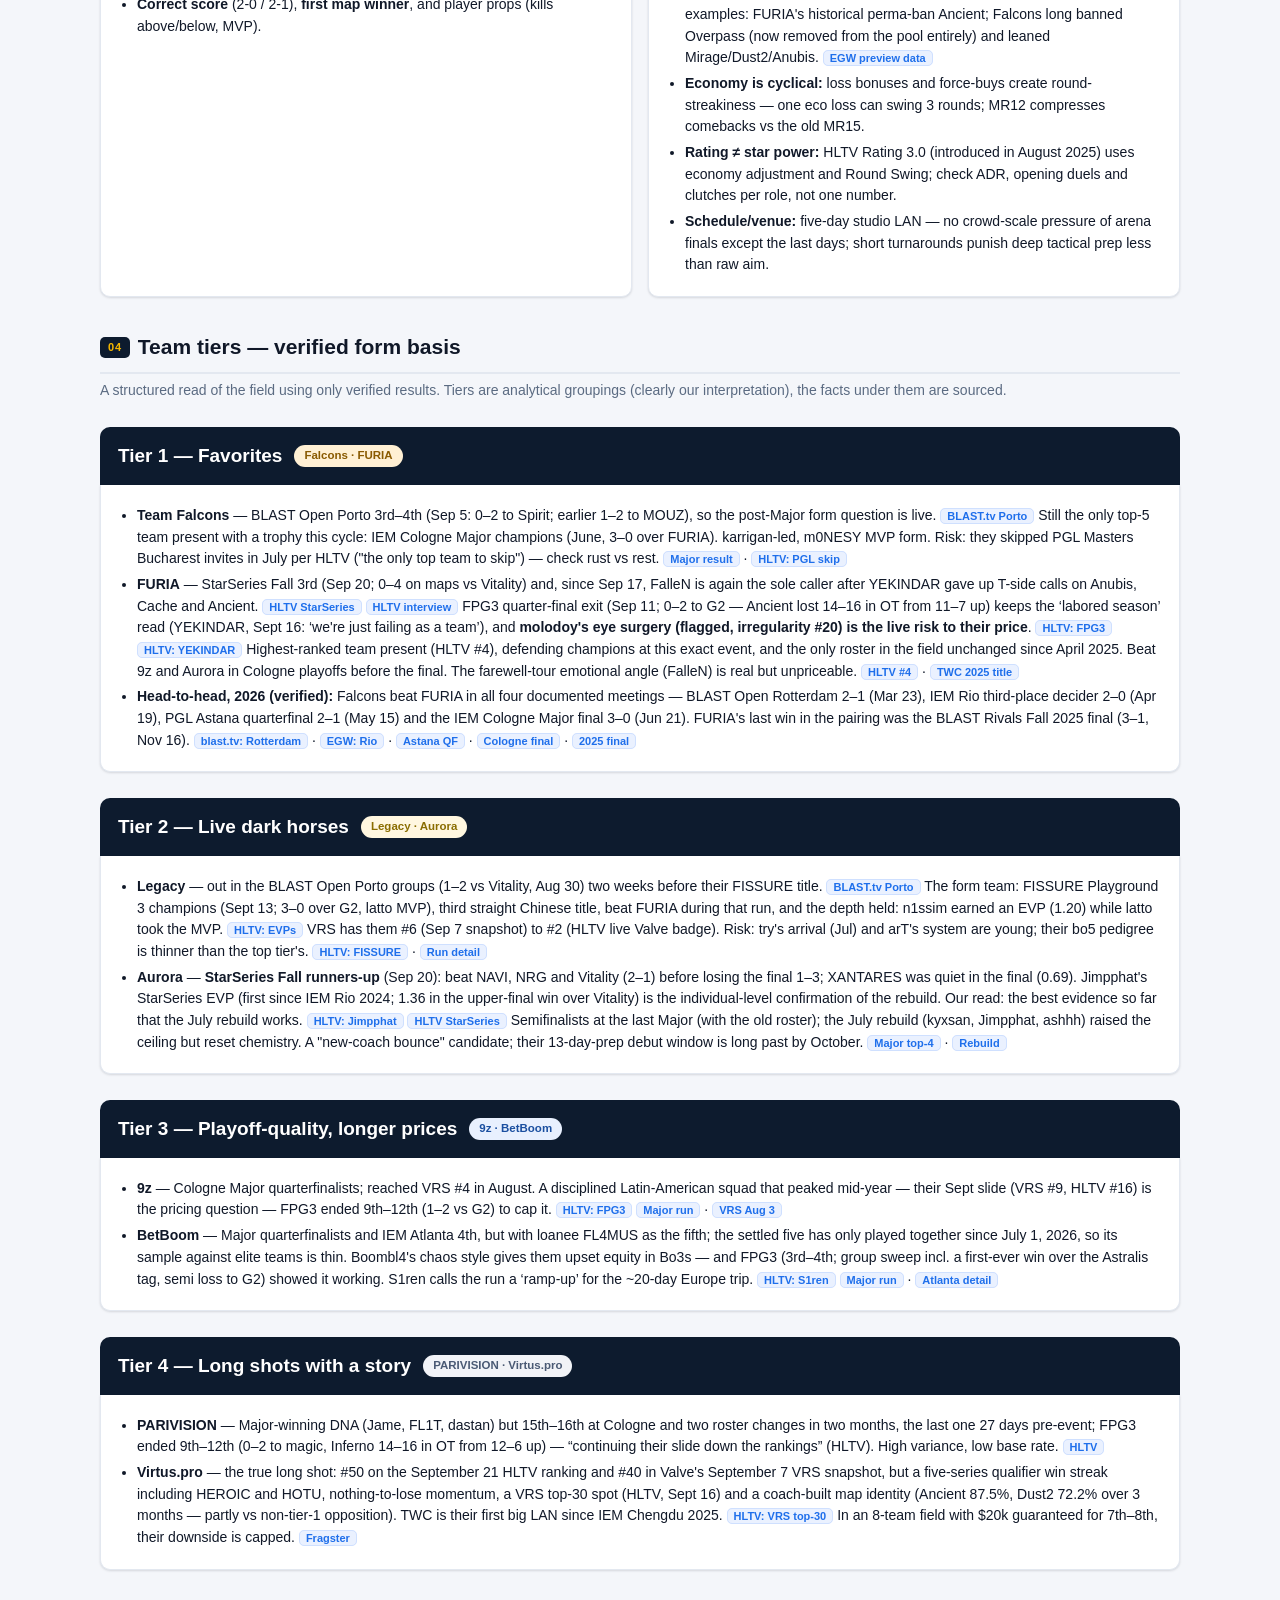
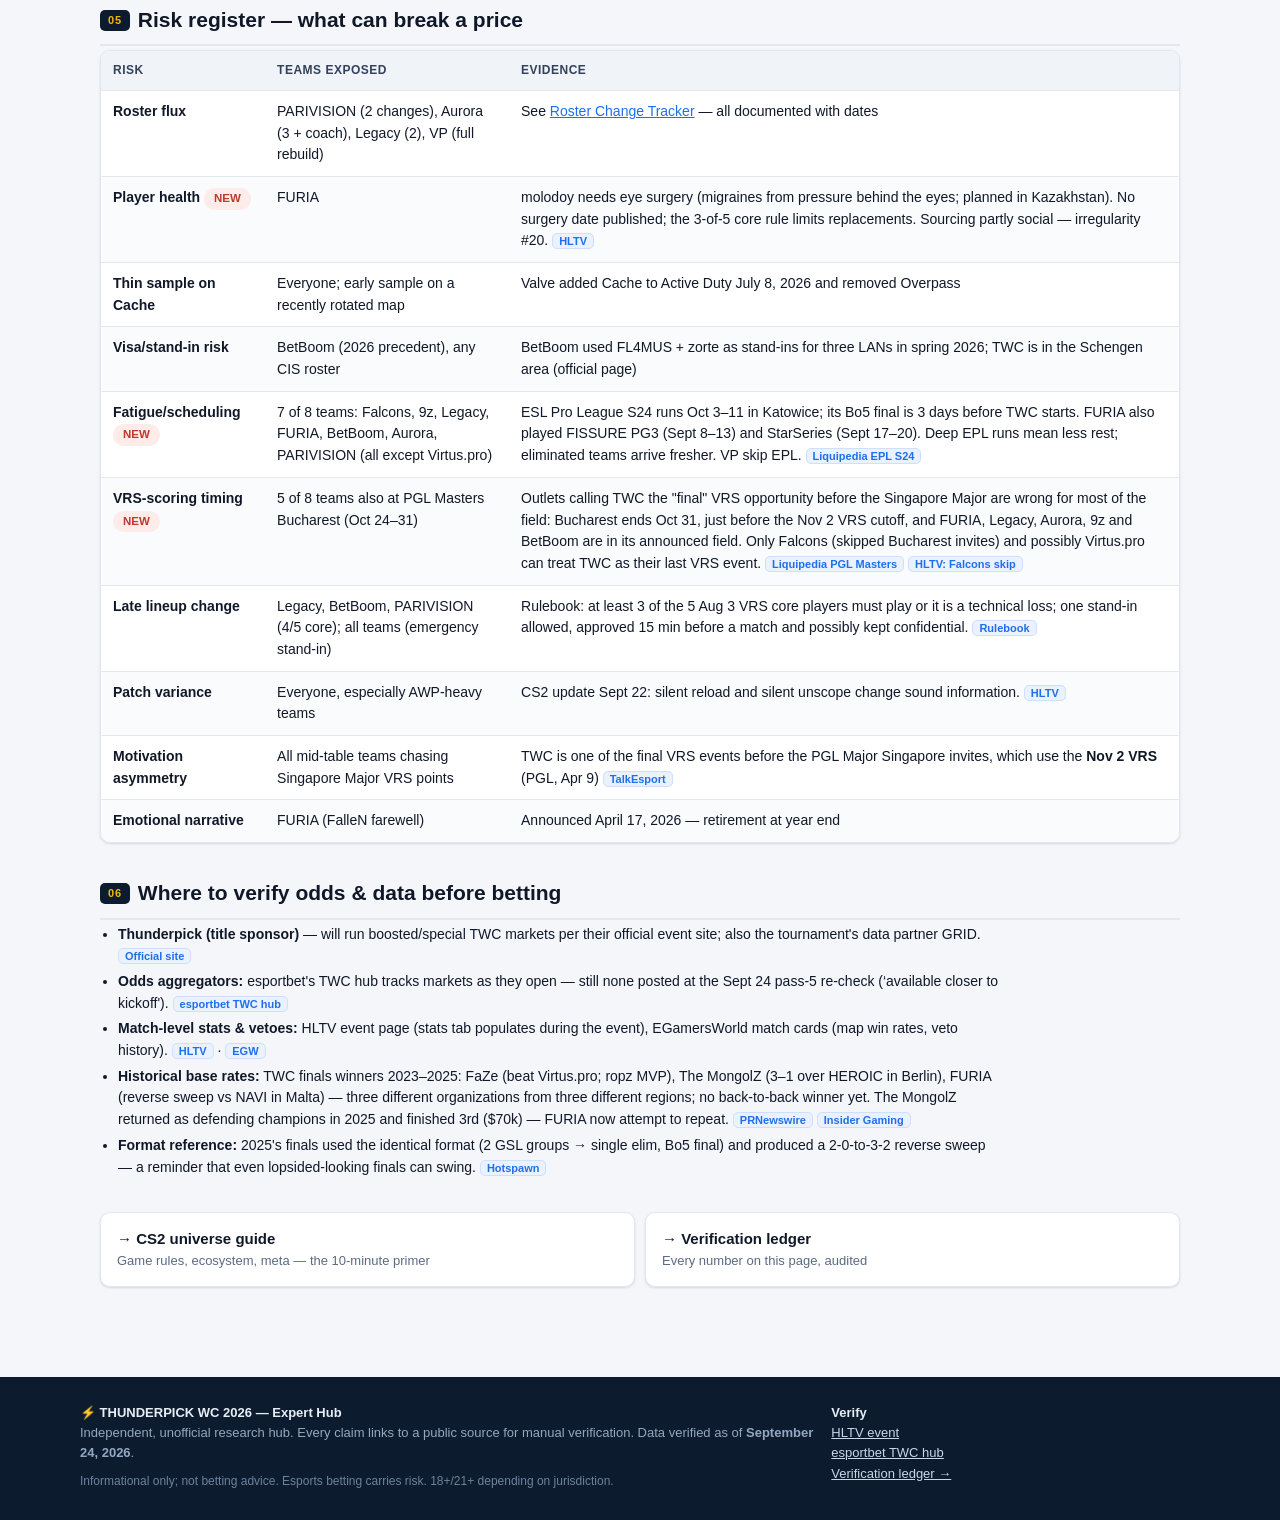
==== commit 6a53dfb3: "Pass 5: 20 new verified ledger entries (81-100) — FPG3, StarSeries, molodoy, map-pool profiles, 2027" ====
--- a/betting-guide.html
+++ b/betting-guide.html
@@ -85,7 +85,7 @@
     <div class="card">
       <h3>CS2-specific edges</h3>
       <ul class="mini-list">
-        <li><b>The veto is half the bet.</b> Teams' perma-bans and pick preferences shape the map set before a shot is fired. Verified 2026 examples: FURIA's historical perma-ban Ancient; Falcons long banned Overpass (now removed from the pool entirely) and leaned Mirage/Dust2/Anubis. <a class="src" href="https://egamersworld.com/counterstrike/tip/4ybxyShUsxe/furia-vs-falcons-8WbKCAshJi" target="_blank" rel="noopener">EGW preview data</a></li>
+        <li><b>The veto is half the bet — now with 3-month evidence.</b> Verified June 24–Sept 24 win rates: Legacy are 100% on Inferno, Aurora 100% on Nuke, BetBoom 100% on Dust2 (and played zero Inferno), FURIA 0% on Anubis, Aurora 0% on Ancient, PARIVISION 0% on Cache, Falcons played zero Cache. Full table: <a href="stats.html#map-pool">Stats &amp; Form → map-pool profiles</a>. Teams' perma-bans and pick preferences shape the map set before a shot is fired. Verified 2026 examples: FURIA's historical perma-ban Ancient; Falcons long banned Overpass (now removed from the pool entirely) and leaned Mirage/Dust2/Anubis. <a class="src" href="https://egamersworld.com/counterstrike/tip/4ybxyShUsxe/furia-vs-falcons-8WbKCAshJi" target="_blank" rel="noopener">EGW preview data</a></li>
         <li><b>Economy is cyclical:</b> loss bonuses and force-buys create round-streakiness — one eco loss can swing 3 rounds; MR12 compresses comebacks vs the old MR15.</li>
         <li><b>Rating ≠ star power:</b> HLTV Rating 3.0 (introduced in August 2025) uses economy adjustment and Round Swing; check ADR, opening duels and clutches per role, not one number.</li>
         <li><b>Schedule/venue:</b> five-day studio LAN — no crowd-scale pressure of arena finals except the last days; short turnarounds punish deep tactical prep less than raw aim.</li>
@@ -103,7 +103,7 @@
     <div class="team-body">
       <ul class="mini-list">
         <li><b>Team Falcons</b> — BLAST Open Porto 3rd–4th (Sep 5: 0–2 to Spirit; earlier 1–2 to MOUZ), so the post-Major form question is live. <a class="src" href="https://blast.tv/cs/tournaments/open-2026-season-2/match" target="_blank" rel="noopener">BLAST.tv Porto</a> Still the only top-5 team present with a trophy this cycle: IEM Cologne Major champions (June, 3–0 over FURIA). karrigan-led, m0NESY MVP form. Risk: they skipped PGL Masters Bucharest invites in July per HLTV ("the only top team to skip") — check rust vs rest. <a class="src" href="https://en.wikipedia.org/wiki/IEM_Cologne_Major_2026" target="_blank" rel="noopener">Major result</a> · <a class="src" href="https://www.hltv.org/news/45146/falcons-the-only-top-team-to-skip-pgl-masters-bucharest-as-invites-are-announced" target="_blank" rel="noopener">HLTV: PGL skip</a></li>
-        <li><b>FURIA</b> — StarSeries Fall 3rd (Sep 20; 0–4 on maps vs Vitality) and, since Sep 17, FalleN is again the sole caller after YEKINDAR gave up T-side calls on Anubis, Cache and Ancient. <a class="src" href="https://www.hltv.org/news/45558/vitality-beat-aurora-at-starseries-fall-for-first-title-since-may" target="_blank" rel="noopener">HLTV StarSeries</a> <a class="src" href="https://www.hltv.org/news/45540/yekindar-im-not-calling-anymore-and-hopefully-im-not-going-to-be-in-the-future" target="_blank" rel="noopener">HLTV interview</a> Highest-ranked team present (HLTV #4), defending champions at this exact event, and the only roster in the field unchanged since April 2025. Beat 9z and Aurora in Cologne playoffs before the final. The farewell-tour emotional angle (FalleN) is real but unpriceable. <a class="src" href="https://www.hltv.org/ranking/teams/2026/september/21" target="_blank" rel="noopener">HLTV #4</a> · <a class="src" href="https://www.hotspawn.com/counter-strike/news/furia-reverse-sweep-navi-to-win-thunderpick-world-championship-2025" target="_blank" rel="noopener">TWC 2025 title</a></li>
+        <li><b>FURIA</b> — StarSeries Fall 3rd (Sep 20; 0–4 on maps vs Vitality) and, since Sep 17, FalleN is again the sole caller after YEKINDAR gave up T-side calls on Anubis, Cache and Ancient. <a class="src" href="https://www.hltv.org/news/45558/vitality-beat-aurora-at-starseries-fall-for-first-title-since-may" target="_blank" rel="noopener">HLTV StarSeries</a> <a class="src" href="https://www.hltv.org/news/45540/yekindar-im-not-calling-anymore-and-hopefully-im-not-going-to-be-in-the-future" target="_blank" rel="noopener">HLTV interview</a> FPG3 quarter-final exit (Sep 11; 0–2 to G2 — Ancient lost 14–16 in OT from 11–7 up) keeps the ‘labored season’ read (YEKINDAR, Sept 16: ‘we're just failing as a team’), and <b>molodoy's eye surgery (flagged, irregularity #20) is the live risk to their price</b>. <a class="src" href="https://www.hltv.org/news/45502/g2-smash-furia-on-dust2-to-secure-fpg-semi-finals" target="_blank" rel="noopener">HLTV: FPG3</a> <a class="src" href="https://www.hltv.org/news/45529/yekindar-on-pressure-of-fallen-retiring-its-everyones-individual-responsibility-to-be-the-best-version-of-themselves" target="_blank" rel="noopener">HLTV: YEKINDAR</a> Highest-ranked team present (HLTV #4), defending champions at this exact event, and the only roster in the field unchanged since April 2025. Beat 9z and Aurora in Cologne playoffs before the final. The farewell-tour emotional angle (FalleN) is real but unpriceable. <a class="src" href="https://www.hltv.org/ranking/teams/2026/september/21" target="_blank" rel="noopener">HLTV #4</a> · <a class="src" href="https://www.hotspawn.com/counter-strike/news/furia-reverse-sweep-navi-to-win-thunderpick-world-championship-2025" target="_blank" rel="noopener">TWC 2025 title</a></li>
         <li><b>Head-to-head, 2026 (verified):</b> Falcons beat FURIA in all four documented meetings — BLAST Open Rotterdam 2–1 (Mar 23), IEM Rio third-place decider 2–0 (Apr 19), PGL Astana quarterfinal 2–1 (May 15) and the IEM Cologne Major final 3–0 (Jun 21). FURIA's last win in the pairing was the BLAST Rivals Fall 2025 final (3–1, Nov 16). <a class="src" href="https://blast.tv/cs/tournaments/open-2026-season-1/match/e87b2a7f/furia-falcons" target="_blank" rel="noopener">blast.tv: Rotterdam</a> · <a class="src" href="https://egamersworld.com/counterstrike/news/34128/falcons-edge-out-furia-20-to-secure-third-place-at-SnKSDngpU" target="_blank" rel="noopener">EGW: Rio</a> · <a class="src" href="https://www.talkesport.com/news/cs2/pgl-astana-2026-quarter-finals-results/" target="_blank" rel="noopener">Astana QF</a> · <a class="src" href="https://www.dust2.us/news/75245/niko-has-done-it-falcons-are-your-iem-cologne-major-champions" target="_blank" rel="noopener">Cologne final</a> · <a class="src" href="https://esports.gg/news/counter-strike-2/blast-rivals-fall-2025-winners-recap/" target="_blank" rel="noopener">2025 final</a></li>
       </ul>
     </div>
@@ -113,8 +113,8 @@
     <div class="team-head"><h3>Tier 2 — Live dark horses</h3><span class="badge warn">Legacy · Aurora</span></div>
     <div class="team-body">
       <ul class="mini-list">
-        <li><b>Legacy</b> — out in the BLAST Open Porto groups (1–2 vs Vitality, Aug 30) two weeks before their FISSURE title. <a class="src" href="https://blast.tv/cs/tournaments/open-2026-season-2/match" target="_blank" rel="noopener">BLAST.tv Porto</a> The form team: FISSURE Playground 3 champions (Sept 13; 3–0 over G2, latto MVP), third straight Chinese title, beat FURIA during that run. VRS has them #6 (Sep 7 snapshot) to #2 (HLTV live Valve badge). Risk: try's arrival (Jul) and arT's system are young; their bo5 pedigree is thinner than the top tier's. <a class="src" href="https://www.hltv.org/news/45509/legacy-sweep-g2-to-lift-fissure-playground-3-trophy" target="_blank" rel="noopener">HLTV: FISSURE</a> · <a class="src" href="https://cryptobriefing.com/legacy-defeats-g2-fissure-playground-3/" target="_blank" rel="noopener">Run detail</a></li>
-        <li><b>Aurora</b> — <b>StarSeries Fall runners-up</b> (Sep 20): beat NAVI, NRG and Vitality (2–1) before losing the final 1–3; XANTARES was quiet in the final (0.69). Our read: the best evidence so far that the July rebuild works. <a class="src" href="https://www.hltv.org/news/45558/vitality-beat-aurora-at-starseries-fall-for-first-title-since-may" target="_blank" rel="noopener">HLTV StarSeries</a> Semifinalists at the last Major (with the old roster); the July rebuild (kyxsan, Jimpphat, ashhh) raised the ceiling but reset chemistry. A "new-coach bounce" candidate; their 13-day-prep debut window is long past by October. <a class="src" href="https://en.wikipedia.org/wiki/IEM_Cologne_Major_2026" target="_blank" rel="noopener">Major top-4</a> · <a class="src" href="https://www.strafe.com/news/read/aurora-locks-in-new-cs2-roster-with-kyxsan-and-jimpphat/" target="_blank" rel="noopener">Rebuild</a></li>
+        <li><b>Legacy</b> — out in the BLAST Open Porto groups (1–2 vs Vitality, Aug 30) two weeks before their FISSURE title. <a class="src" href="https://blast.tv/cs/tournaments/open-2026-season-2/match" target="_blank" rel="noopener">BLAST.tv Porto</a> The form team: FISSURE Playground 3 champions (Sept 13; 3–0 over G2, latto MVP), third straight Chinese title, beat FURIA during that run, and the depth held: n1ssim earned an EVP (1.20) while latto took the MVP. <a class="src" href="https://www.hltv.org/news/45563/the-evps-and-all-stars-of-fissure-playground-3" target="_blank" rel="noopener">HLTV: EVPs</a> VRS has them #6 (Sep 7 snapshot) to #2 (HLTV live Valve badge). Risk: try's arrival (Jul) and arT's system are young; their bo5 pedigree is thinner than the top tier's. <a class="src" href="https://www.hltv.org/news/45509/legacy-sweep-g2-to-lift-fissure-playground-3-trophy" target="_blank" rel="noopener">HLTV: FISSURE</a> · <a class="src" href="https://cryptobriefing.com/legacy-defeats-g2-fissure-playground-3/" target="_blank" rel="noopener">Run detail</a></li>
+        <li><b>Aurora</b> — <b>StarSeries Fall runners-up</b> (Sep 20): beat NAVI, NRG and Vitality (2–1) before losing the final 1–3; XANTARES was quiet in the final (0.69). Jimpphat's StarSeries EVP (first since IEM Rio 2024; 1.36 in the upper-final win over Vitality) is the individual-level confirmation of the rebuild. Our read: the best evidence so far that the July rebuild works. <a class="src" href="https://www.hltv.org/news/45554/jimpphat-recently-ive-just-had-such-a-crazy-amount-of-confidence" target="_blank" rel="noopener">HLTV: Jimpphat</a> <a class="src" href="https://www.hltv.org/news/45558/vitality-beat-aurora-at-starseries-fall-for-first-title-since-may" target="_blank" rel="noopener">HLTV StarSeries</a> Semifinalists at the last Major (with the old roster); the July rebuild (kyxsan, Jimpphat, ashhh) raised the ceiling but reset chemistry. A "new-coach bounce" candidate; their 13-day-prep debut window is long past by October. <a class="src" href="https://en.wikipedia.org/wiki/IEM_Cologne_Major_2026" target="_blank" rel="noopener">Major top-4</a> · <a class="src" href="https://www.strafe.com/news/read/aurora-locks-in-new-cs2-roster-with-kyxsan-and-jimpphat/" target="_blank" rel="noopener">Rebuild</a></li>
       </ul>
     </div>
   </div>
@@ -123,8 +123,8 @@
     <div class="team-head"><h3>Tier 3 — Playoff-quality, longer prices</h3><span class="badge tier-a">9z · BetBoom</span></div>
     <div class="team-body">
       <ul class="mini-list">
-        <li><b>9z</b> — Cologne Major quarterfinalists; reached VRS #4 in August. A disciplined Latin-American squad that peaked mid-year — their Sept slide (VRS #9, HLTV #16) is the pricing question. <a class="src" href="https://eslfaceitgroup.com/press/intel-extreme-masters-cologne-2026-major-breaks-records-as-the-most-watched-counter-strike-tournament-of-all-time/" target="_blank" rel="noopener">Major run</a> · <a class="src" href="https://github.com/ValveSoftware/counter-strike_regional_standings/blob/main/invitation/2026/standings_global_2026_08_03.md" target="_blank" rel="noopener">VRS Aug 3</a></li>
-        <li><b>BetBoom</b> — Major quarterfinalists and IEM Atlanta 4th, but with loanee FL4MUS as the fifth; the settled five has only played together since July 1, 2026, so its sample against elite teams is thin. Boombl4's chaos style gives them upset equity in Bo3s. <a class="src" href="https://en.wikipedia.org/wiki/IEM_Cologne_Major_2026" target="_blank" rel="noopener">Major run</a> · <a class="src" href="https://www.hltv.org/news/44459/fl4mus-to-play-with-betboom-at-iem-atlanta" target="_blank" rel="noopener">Atlanta detail</a></li>
+        <li><b>9z</b> — Cologne Major quarterfinalists; reached VRS #4 in August. A disciplined Latin-American squad that peaked mid-year — their Sept slide (VRS #9, HLTV #16) is the pricing question — FPG3 ended 9th–12th (1–2 vs G2) to cap it. <a class="src" href="https://www.hltv.org/news/45491/9z-and-tyloo-bow-out-of-fpg-3" target="_blank" rel="noopener">HLTV: FPG3</a> <a class="src" href="https://eslfaceitgroup.com/press/intel-extreme-masters-cologne-2026-major-breaks-records-as-the-most-watched-counter-strike-tournament-of-all-time/" target="_blank" rel="noopener">Major run</a> · <a class="src" href="https://github.com/ValveSoftware/counter-strike_regional_standings/blob/main/invitation/2026/standings_global_2026_08_03.md" target="_blank" rel="noopener">VRS Aug 3</a></li>
+        <li><b>BetBoom</b> — Major quarterfinalists and IEM Atlanta 4th, but with loanee FL4MUS as the fifth; the settled five has only played together since July 1, 2026, so its sample against elite teams is thin. Boombl4's chaos style gives them upset equity in Bo3s — and FPG3 (3rd–4th; group sweep incl. a first-ever win over the Astralis tag, semi loss to G2) showed it working. S1ren calls the run a ‘ramp-up’ for the ~20-day Europe trip. <a class="src" href="https://www.hltv.org/news/45496/s1ren-the-experience-weve-built-up-should-help-us-in-the-playoffs" target="_blank" rel="noopener">HLTV: S1ren</a> <a class="src" href="https://en.wikipedia.org/wiki/IEM_Cologne_Major_2026" target="_blank" rel="noopener">Major run</a> · <a class="src" href="https://www.hltv.org/news/44459/fl4mus-to-play-with-betboom-at-iem-atlanta" target="_blank" rel="noopener">Atlanta detail</a></li>
       </ul>
     </div>
   </div>
@@ -133,8 +133,8 @@
     <div class="team-head"><h3>Tier 4 — Long shots with a story</h3><span class="badge tier-b">PARIVISION · Virtus.pro</span></div>
     <div class="team-body">
       <ul class="mini-list">
-        <li><b>PARIVISION</b> — Major-winning DNA (Jame, FL1T, dastan) but 15th–16th at Cologne and two roster changes in two months, the last one 27 days pre-event. High variance, low base rate. <a class="src" href="https://www.hltv.org/news/45534/parivision-replace-slaxejezzz-with-hobbit" target="_blank" rel="noopener">HLTV</a></li>
-        <li><b>Virtus.pro</b> — the true long shot: #50 on the September 21 HLTV ranking and #40 in Valve's September 7 VRS snapshot, but a five-series qualifier win streak including HEROIC and HOTU, and nothing-to-lose momentum. In an 8-team field with $20k guaranteed for 7th–8th, their downside is capped. <a class="src" href="https://www.fragster.com/virtus-pro-thunderpick-world-championship-2026/" target="_blank" rel="noopener">Fragster</a></li>
+        <li><b>PARIVISION</b> — Major-winning DNA (Jame, FL1T, dastan) but 15th–16th at Cologne and two roster changes in two months, the last one 27 days pre-event; FPG3 ended 9th–12th (0–2 to magic, Inferno 14–16 in OT from 12–6 up) — “continuing their slide down the rankings” (HLTV). High variance, low base rate. <a class="src" href="https://www.hltv.org/news/45534/parivision-replace-slaxejezzz-with-hobbit" target="_blank" rel="noopener">HLTV</a></li>
+        <li><b>Virtus.pro</b> — the true long shot: #50 on the September 21 HLTV ranking and #40 in Valve's September 7 VRS snapshot, but a five-series qualifier win streak including HEROIC and HOTU, nothing-to-lose momentum, a VRS top-30 spot (HLTV, Sept 16) and a coach-built map identity (Ancient 87.5%, Dust2 72.2% over 3 months — partly vs non-tier-1 opposition). TWC is their first big LAN since IEM Chengdu 2025. <a class="src" href="https://www.hltv.org/news/45514/virtuspro-enter-top-30-of-vrs-with-thunderpick-world-championship-qualification" target="_blank" rel="noopener">HLTV: VRS top-30</a> In an 8-team field with $20k guaranteed for 7th–8th, their downside is capped. <a class="src" href="https://www.fragster.com/virtus-pro-thunderpick-world-championship-2026/" target="_blank" rel="noopener">Fragster</a></li>
       </ul>
     </div>
   </div>
@@ -147,6 +147,7 @@
       <thead><tr><th>Risk</th><th>Teams exposed</th><th>Evidence</th></tr></thead>
       <tbody>
         <tr><td><b>Roster flux</b></td><td>PARIVISION (2 changes), Aurora (3 + coach), Legacy (2), VP (full rebuild)</td><td>See <a href="roster-changes.html">Roster Change Tracker</a> — all documented with dates</td></tr>
+        <tr><td><b>Player health</b> <span class="badge flag">NEW</span></td><td>FURIA</td><td>molodoy needs eye surgery (migraines from pressure behind the eyes; planned in Kazakhstan). No surgery date published; the 3-of-5 core rule limits replacements. Sourcing partly social — irregularity #20. <a class="src" href="https://www.hltv.org/news/45564/the-evps-and-all-stars-of-starladder-starseries-fall-2026" target="_blank" rel="noopener">HLTV</a></td></tr>
         <tr><td><b>Thin sample on Cache</b></td><td>Everyone; early sample on a recently rotated map</td><td>Valve added Cache to Active Duty July 8, 2026 and removed Overpass</td></tr>
         <tr><td><b>Visa/stand-in risk</b></td><td>BetBoom (2026 precedent), any CIS roster</td><td>BetBoom used FL4MUS + zorte as stand-ins for three LANs in spring 2026; TWC is in the Schengen area (official page)</td></tr>
         <tr><td><b>Fatigue/scheduling</b> <span class="badge flag">NEW</span></td><td>7 of 8 teams: Falcons, 9z, Legacy, FURIA, BetBoom, Aurora, PARIVISION (all except Virtus.pro)</td><td>ESL Pro League S24 runs Oct 3–11 in Katowice; its Bo5 final is 3 days before TWC starts. FURIA also played FISSURE PG3 (Sept 8–13) and StarSeries (Sept 17–20). Deep EPL runs mean less rest; eliminated teams arrive fresher. VP skip EPL. <a class="src" href="https://liquipedia.net/counterstrike/ESL/Pro_League/Season_24" target="_blank" rel="noopener">Liquipedia EPL S24</a></td></tr>
@@ -164,7 +165,7 @@
   <h2><span class="sec-tag">06</span>Where to verify odds &amp; data before betting</h2>
   <ul class="mini-list" style="max-width:900px;">
     <li><b>Thunderpick (title sponsor)</b> — will run boosted/special TWC markets per their official event site; also the tournament's data partner GRID. <a class="src" href="https://world-championship.thunderpick.io/" target="_blank" rel="noopener">Official site</a></li>
-    <li><b>Odds aggregators:</b> esportbet's TWC hub tracks markets as they open (none posted at research time). <a class="src" href="https://esportbet.com/counter-strike/thunderpick/" target="_blank" rel="noopener">esportbet TWC hub</a></li>
+    <li><b>Odds aggregators:</b> esportbet's TWC hub tracks markets as they open — still none posted at the Sept 24 pass-5 re-check (‘available closer to kickoff'). <a class="src" href="https://esportbet.com/counter-strike/thunderpick/" target="_blank" rel="noopener">esportbet TWC hub</a></li>
     <li><b>Match-level stats &amp; vetoes:</b> HLTV event page (stats tab populates during the event), EGamersWorld match cards (map win rates, veto history). <a class="src" href="https://www.hltv.org/events/8932/thunderpick-world-championship-2026" target="_blank" rel="noopener">HLTV</a> · <a class="src" href="https://egamersworld.com/counterstrike/event/thunderpick-world-championship-2026-Ey7GI3SN7x" target="_blank" rel="noopener">EGW</a></li>
     <li><b>Historical base rates:</b> TWC finals winners 2023–2025: FaZe (beat Virtus.pro; ropz MVP), The MongolZ (3–1 over HEROIC in Berlin), FURIA (reverse sweep vs NAVI in Malta) — three different organizations from three different regions; no back-to-back winner yet. The MongolZ returned as defending champions in 2025 and finished 3rd ($70k) — FURIA now attempt to repeat. <a class="src" href="https://www.prnewswire.com/news-releases/furia-pulls-off-the-reverse-sweep-to-win-thunderpick-world-championship-2025-302595328.html" target="_blank" rel="noopener">PRNewswire</a> <a class="src" href="https://insider-gaming.com/mongolz-wins-thunderpick-world-championship/" target="_blank" rel="noopener">Insider Gaming</a></li>
     <li><b>Format reference:</b> 2025's finals used the identical format (2 GSL groups → single elim, Bo5 final) and produced a 2-0-to-3-2 reverse sweep — a reminder that even lopsided-looking finals can swing. <a class="src" href="https://www.hotspawn.com/counter-strike/news/furia-reverse-sweep-navi-to-win-thunderpick-world-championship-2025" target="_blank" rel="noopener">Hotspawn</a></li>
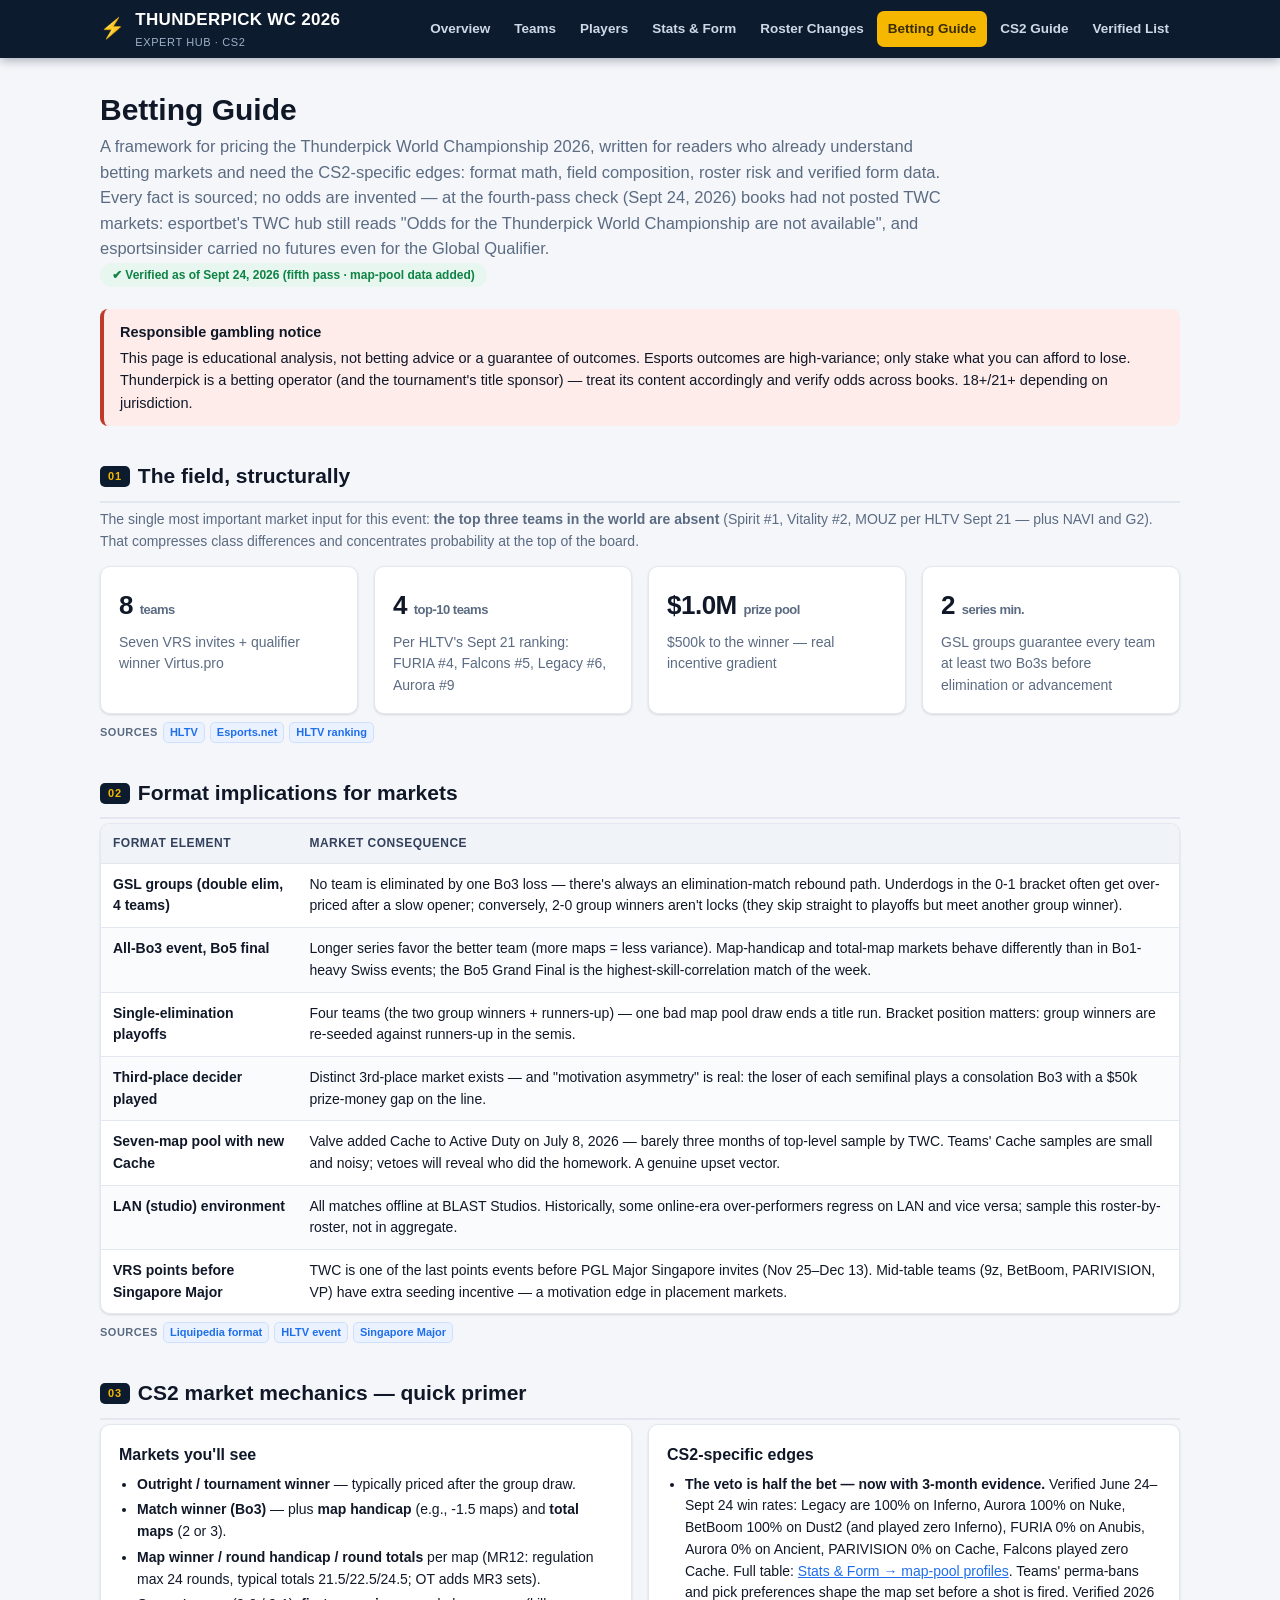
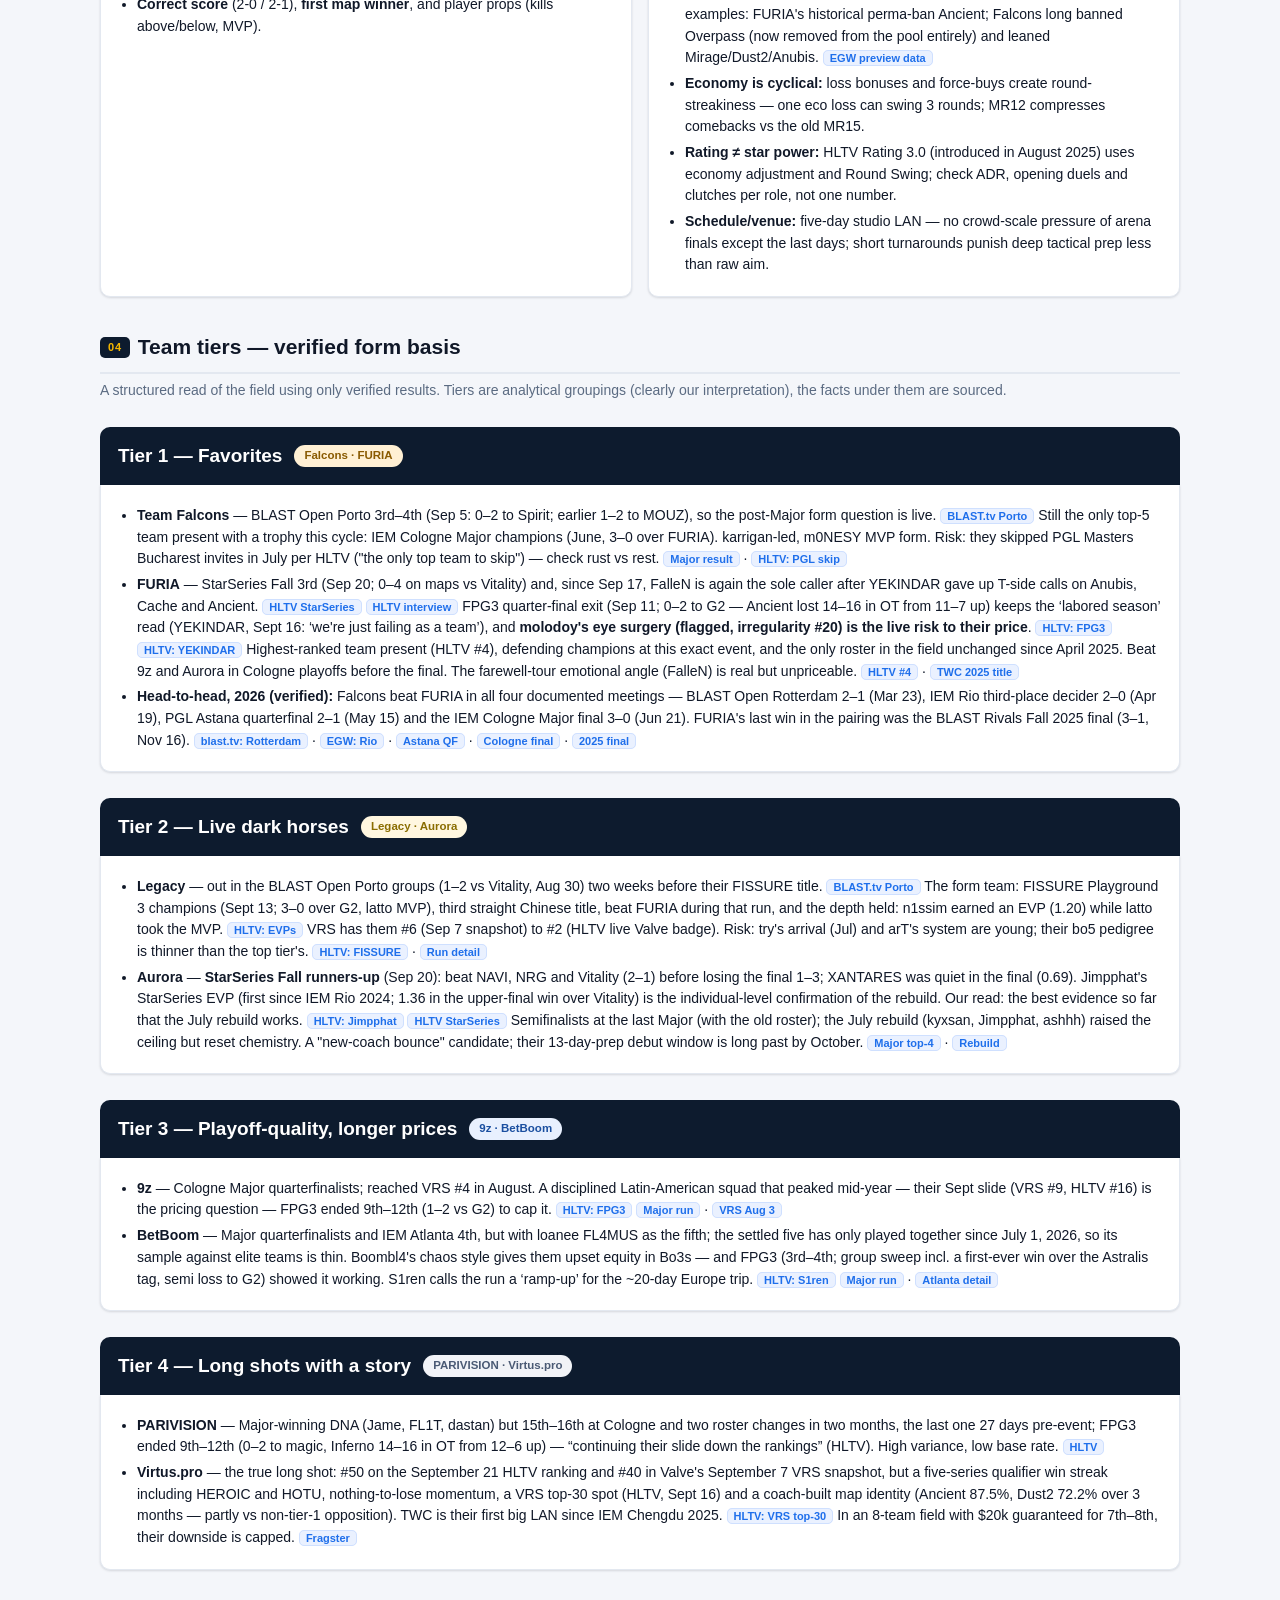
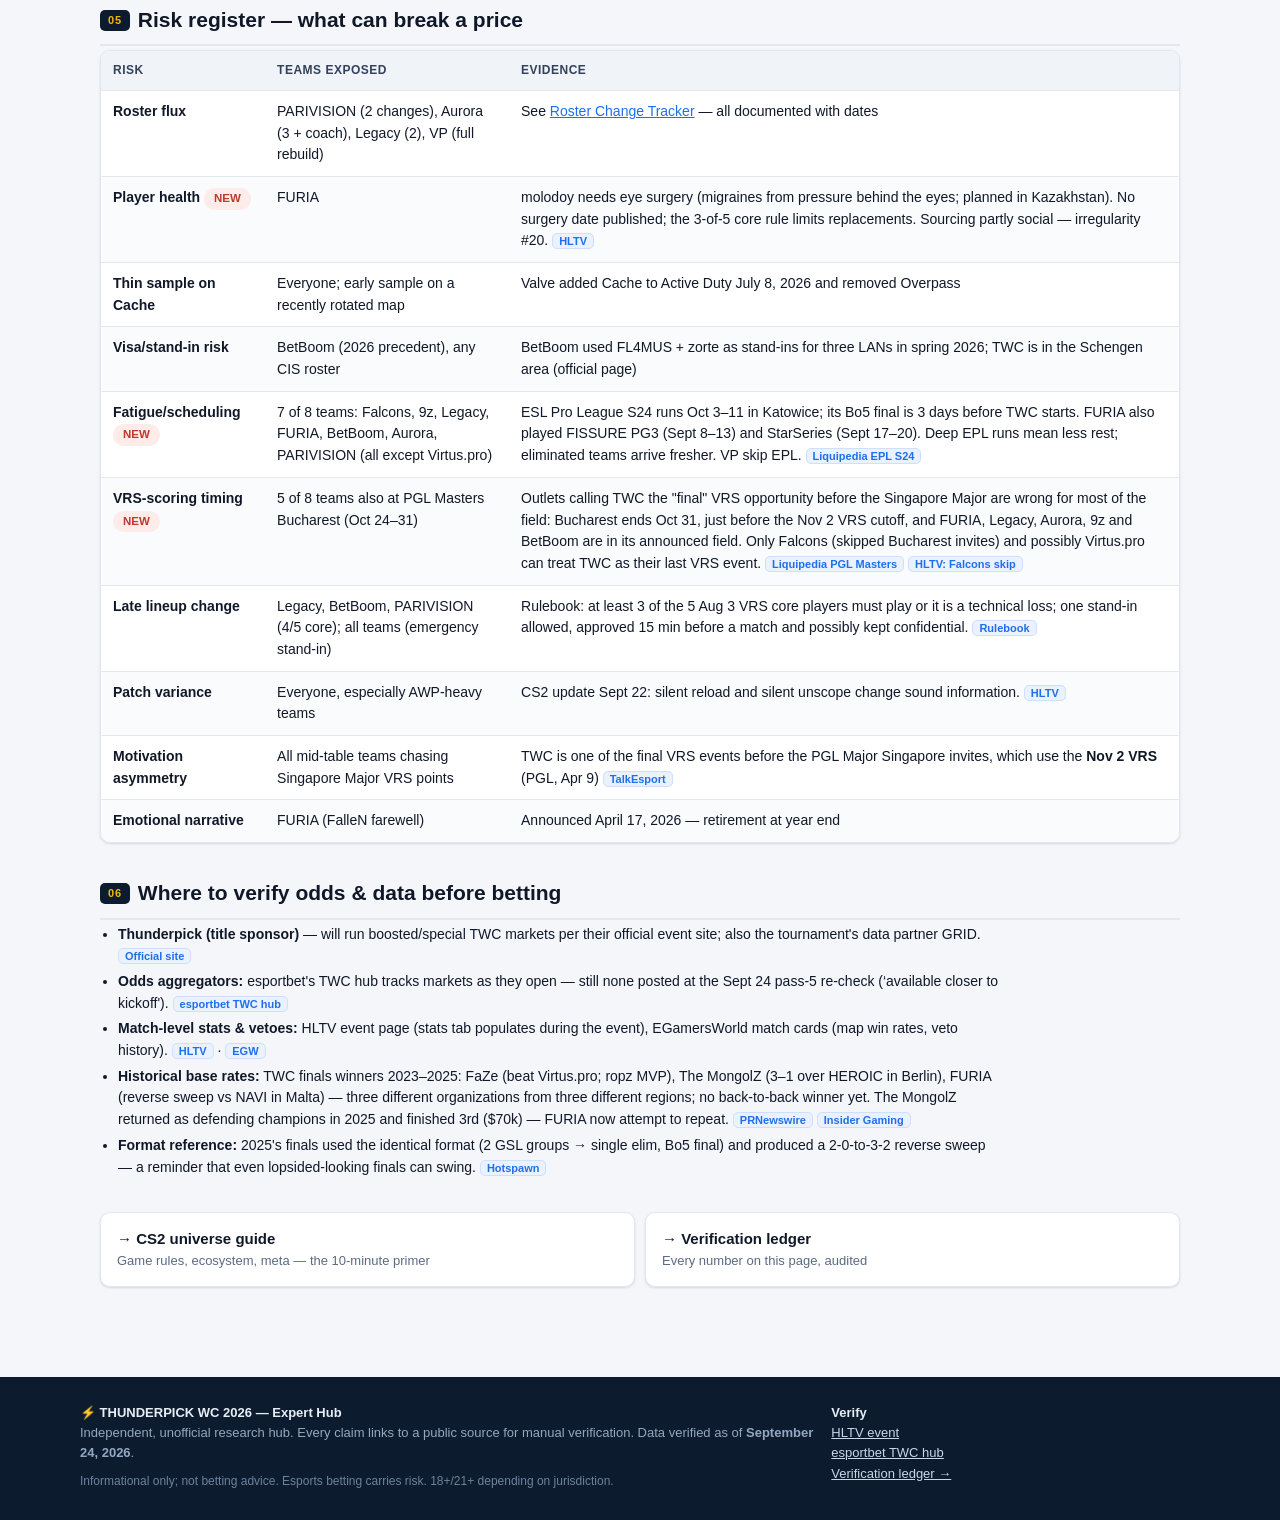
==== commit a85a87f0: "Pass 3 (re-check vs original request): stale badges fixed + badge-freshness guard - All six content-" ====
--- a/betting-guide.html
+++ b/betting-guide.html
@@ -31,7 +31,7 @@
 <div class="page-head">
   <h1>Betting Guide</h1>
   <p class="lede">A framework for pricing the Thunderpick World Championship 2026, written for readers who already understand betting markets and need the CS2-specific edges: format math, field composition, roster risk and verified form data. Every fact is sourced; no odds are invented — at the fourth-pass check (Sept 24, 2026) books had not posted TWC markets: esportbet's TWC hub still reads "Odds for the Thunderpick World Championship are not available", and esportsinsider carried no futures even for the Global Qualifier.</p>
-  <span class="updated">✔ Verified as of Sept 24, 2026 (fourth pass)</span>
+  <span class="updated">✔ Verified as of Sept 24, 2026 (fifth pass · map-pool data added)</span>
 </div>
 
 <div class="callout danger">
